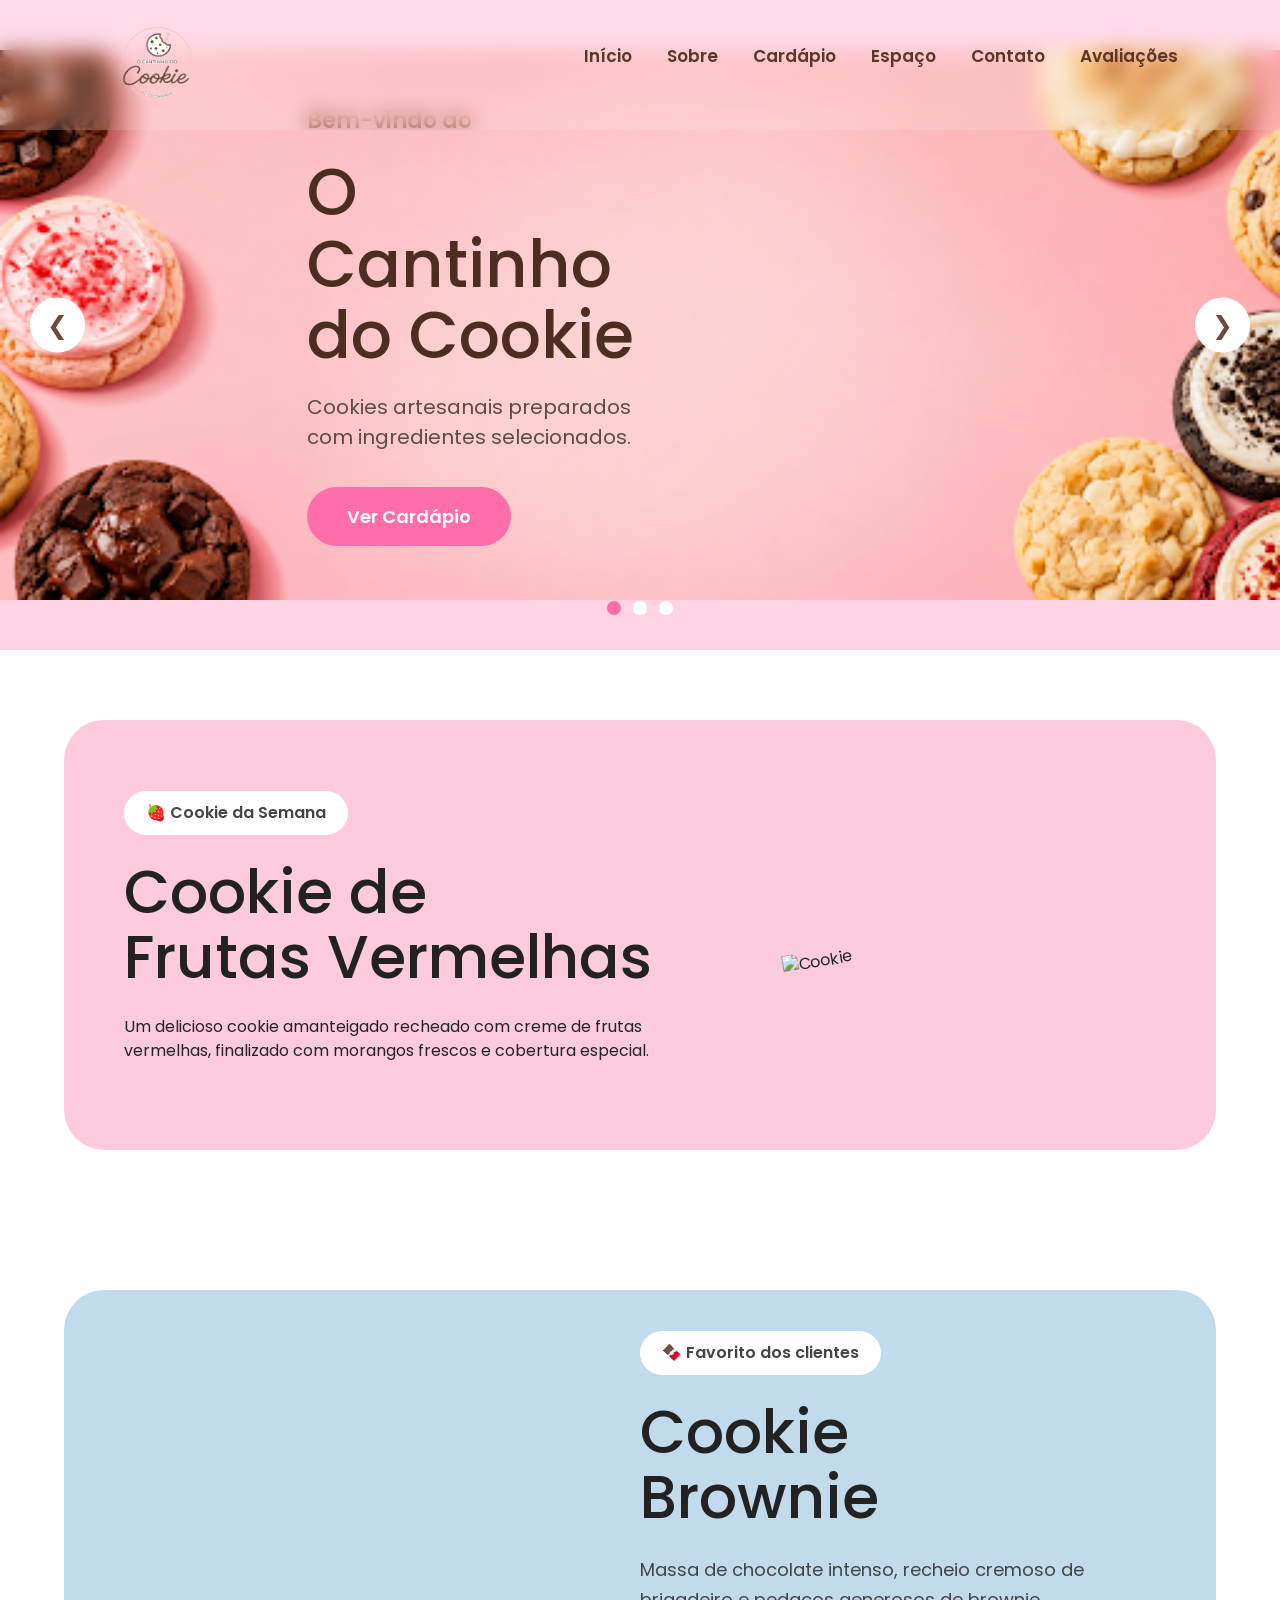
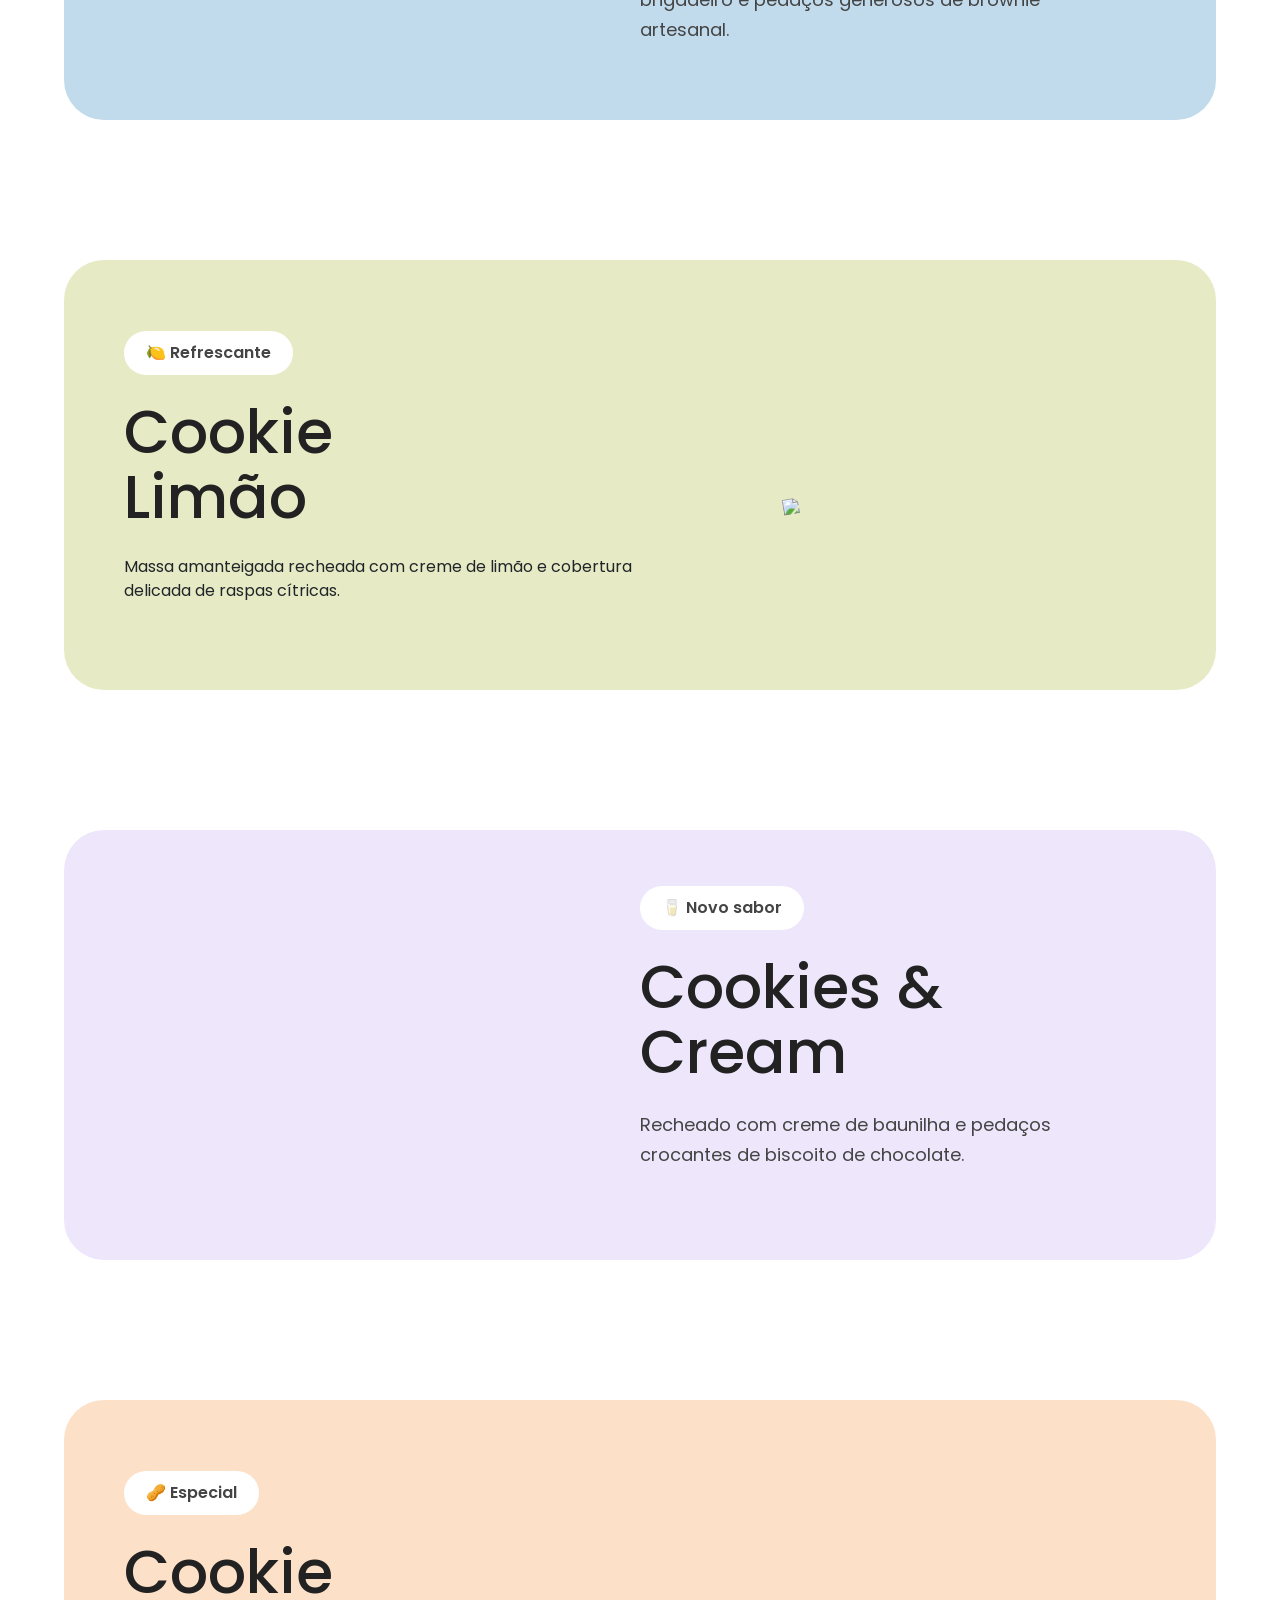
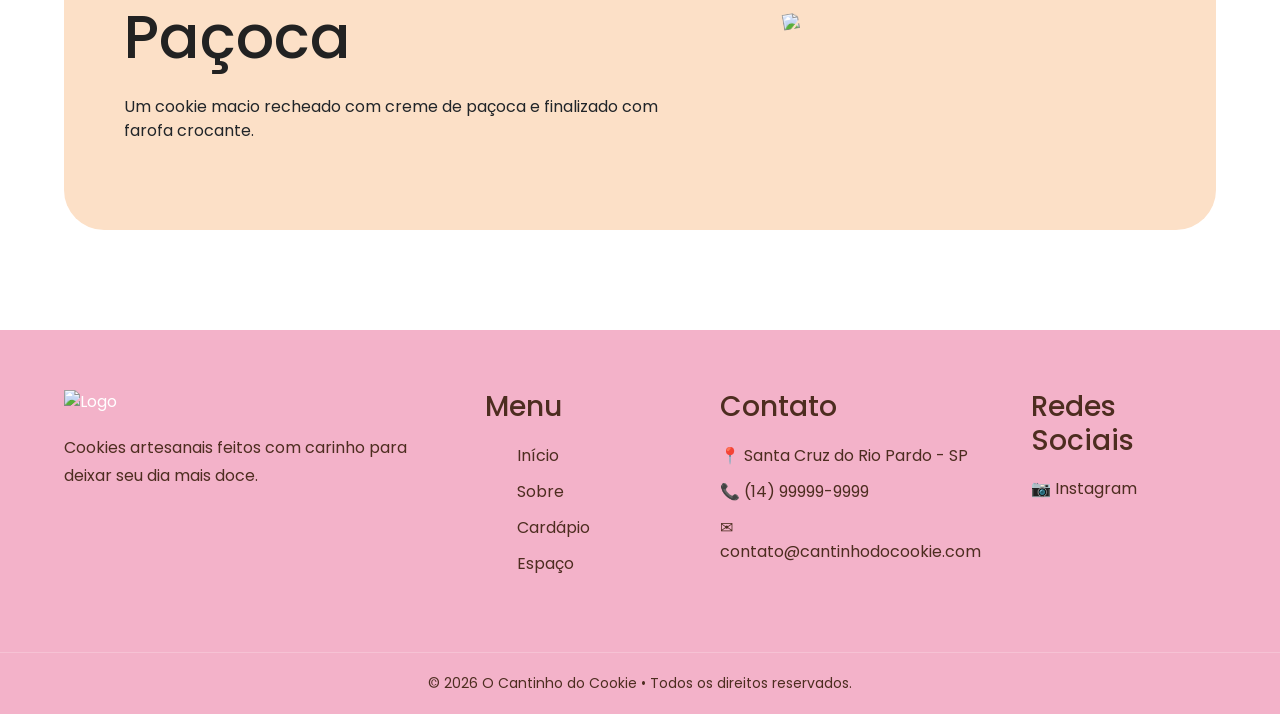
==== index.html @ d0a4d219 "2408b" ====
<!DOCTYPE html>
<html lang="pt-BR">
<head>
    <meta charset="UTF-8">
    <meta name="viewport" content="width=device-width, initial-scale=1.0">
    <title>O Cantinho do Cookie</title>

    <link rel="preconnect" href="https://fonts.googleapis.com">
    <link rel="preconnect" href="https://fonts.gstatic.com" crossorigin>

    <link href="https://fonts.googleapis.com/css2?family=Poppins:wght@300;400;500;600;700;800&display=swap" rel="stylesheet">

    <link rel="stylesheet" href="style.css">
<link href="https://cdn.jsdelivr.net/npm/bootstrap@5.2.3/dist/css/bootstrap.min.css" rel="stylesheet" integrity="sha384-rbsA2VBKQhggwzxH7pPCaAqO46MgnOM80zW1RWuH61DGLwZJEdK2Kadq2F9CUG65" crossorigin="anonymous">
  </head>
<body>

    <!-- ================= HEADER ================= -->




    <header>
    <div class="logo">
        <img src="imagens/logo cantinho do cookie.png" alt="Logo">
    </div>

    <!-- Checkbox e botão para o menu mobile -->
    <input type="checkbox" id="menu-toggle" class="menu-toggle">
    <label for="menu-toggle" class="menu-icon">&#9776;</label>

    <nav>
        <ul>
            <li><a href="cookie.html">Início</a></li>
            <li><a href="Sobrenós.html">Sobre</a></li>
            <li><a href="Cardapio.html">Cardápio</a></li>
            <li><a href="Espaçofilmes.html">Espaço</a></li>
            <li><a href="Contato.html">Contato</a></li>
            <li><a href="Avaliações.html">Avaliações</a></li>
        </ul>
    </nav>
</header>




    <!-- ================= BANNER ================= -->

    <section class="banner">

        <div class="slider">

            <!-- Banner 1 -->

            <div class="slide active" style="background-image: url('imagens/BannerCookie1.png'); background-repeat: no-repeat; background-position: center; background-size: 100%; ">

                <div class="texto" >

                    <span>Bem-vindo ao</span>

                    <h1>O Cantinho do Cookie</h1>

                    <p>
                        Cookies artesanais preparados com ingredientes selecionados.
                    </p>

                    <a href="#" class="botao">
                        Ver Cardápio
                    </a>

                </div>


            </div>

            <!-- Banner 2 -->

            <div class="slide" style="background-image: url('imagens/BannerSodaPromo.png'); background-repeat: no-repeat; background-position: center; background-size: 100%; ">
            </div>



            <!-- Banner 3 -->

            <div class="slide" style="background-image: url('imagens/bannerMilkShake.png'); background-repeat: no-repeat; background-position: center; background-size: 100%; ">


                <div class="texto">

                    <span>Novidade</span>

                    <h1 class="h1_esp">Milkshakes Cremosos</h1>

                    <p class="p-branco">
                        O acompanhamento perfeito para qualquer cookie.
                    </p>

                    <a href="#" class="botao">
                        Conheça
                    </a>

                </div>


            </div>

            

            <!-- Banner 4 -->

             <div class="slide" style="background-image: url(''); background-repeat: no-repeat; background-position: center; background-size: 100%; ">


  

     

            </div>

        </div>

        <!-- Botões -->

        <button class="prev">&#10094;</button>

        <button class="next">&#10095;</button>

        <!-- Bolinhas -->

        <div class="dots">

            <span class="dot active"></span>

            <span class="dot"></span>

            <span class="dot"></span>
            

        </div>

    </section>

<!-- ================= COOKIE DA SEMANA ================= -->

<section class="cookie-card">

    <div class="cookie-box">

        <div class="cookie-texto">

            <span class="tag">🍓 Cookie da Semana</span>

            <h2>Cookie de<br>Frutas Vermelhas</h2>

            <p>
                Um delicioso cookie amanteigado recheado com creme de frutas
                vermelhas, finalizado com morangos frescos e cobertura especial.
            </p>

            </div>

        </div>

    </div>

    <img src="img projeto integrador/Frutas vermelhas.png" class="cookie-img" alt="Cookie">

</section>

<section class="cookie-card">

    <div class="cookie-box amarelo">

        <div class="cookie-texto_esq">

            <span class="tag">🍫 Favorito dos clientes</span>

            <h2>Cookie<br>Brownie</h2>

            <p>
                Massa de chocolate intenso, recheio cremoso de brigadeiro
                e pedaços generosos de brownie artesanal.
            </p>

            </div>

        </div>
    <img src="img projeto integrador/Cookie Brownie.png" class="cookie-img_esq">

    </div>


</section>


<section class="cookie-card">

    <div class="cookie-box verde">

        <div class="cookie-texto">

            <span class="tag">🍋 Refrescante</span>

            <h2>Cookie<br>Limão</h2>

            <p>
                Massa amanteigada recheada com creme de limão e cobertura
                delicada de raspas cítricas.
            </p>

        
            </div>

        </div>

    </div>

    <img src="img projeto integrador/Limão.png" class="cookie-img alt="Cookie">

</section>
<section class="cookie-card">

    <div class="cookie-box azul">

        <div class="cookie-texto_esq">

            <span class="tag">🥛 Novo sabor</span>

            <h2>Cookies &<br>Cream</h2>

            <p>
                Recheado com creme de baunilha e pedaços crocantes de biscoito
                de chocolate.
            </p>

           
            </div>

        </div>

    </div>

    <img src="img projeto integrador/Cookie cream.png" class="cookie-img_esq">
    

</section>
<section class="cookie-card">

    <div class="cookie-box bege">

        <div class="cookie-texto">

            <span class="tag">🥜 Especial</span>

            <h2>Cookie<br>Paçoca</h2>

            <p>
                Um cookie macio recheado com creme de paçoca e finalizado
                com farofa crocante.
            </p>

           
            </div>

        </div>

    </div>

    <img src="img projeto integrador/Paçoca.png" class="cookie-img">

</section>
<!-- ================= FOOTER ================= -->

<footer class="footer">

    <div class="footer-container">

        <div class="footer-logo">

            <img src="img projeto integrador/logo cantinho do cookie.png" alt="Logo">

            <p>
                Cookies artesanais feitos com carinho para deixar seu dia mais doce.
            </p>

        </div>

        <div class="footer-links">

            <h3>Menu</h3>

            <ul>
                <li><a href="cookie.html">Início</a></li>
                <li><a href="Sobrenós.html">Sobre</a></li>
                <li><a href="#cardapio">Cardápio</a></li>
                <li><a href="#espaco">Espaço</a></li>
            </ul>

        </div>

        <div class="footer-contato">

            <h3>Contato</h3>

            <p>📍 Santa Cruz do Rio Pardo - SP</p>

            <p>📞 (14) 99999-9999</p>

            <p>✉ contato@cantinhodocookie.com</p>

        </div>

        <div class="footer-redes">

            <h3>Redes Sociais</h3>

            <a href="#">📷 Instagram</a>



        </div>

    </div>

    <div class="footer-copy">

        © 2026 O Cantinho do Cookie • Todos os direitos reservados.

    </div>

</footer>

    <script src="Script.js"></script>

 <script src="https://cdn.jsdelivr.net/npm/bootstrap@5.2.3/dist/js/bootstrap.bundle.min.js" integrity="sha384-kenU1KFdBIe4zVF0s0G1M5b4hcpxyD9F7jL+jjXkk+Q2h455rYXK/7HAuoJl+0I4" crossorigin="anonymous"></script>
  </body>
</html>
---- style.css ----
/* ==========================
   RESET
========================== */

*{
    margin:0;
    padding:0;
    box-sizing:border-box;
    font-family:'Poppins',sans-serif;
}

html{
    scroll-behavior:smooth;
}

body{
    overflow-x:hidden;
}

/* ==========================
   HEADER
========================== */

header{
    position:fixed;
    top:0;
    left:0;
    width:100%;
    padding:10px 8%;
    display:flex;
    justify-content:space-between;
    align-items:center;
    z-index:1000;
    background:rgba(255,255,255,.15);
    backdrop-filter:blur(10px);
}

.logo img{
    width: 110px;
}

nav ul{
    display:flex;
    list-style:none;
    gap:35px;
}

nav a{
    text-decoration:none;
    color:#5a3726;
    font-size:17px;
    font-weight:600;
    transition:.3s;
}

nav a:hover{
    color:#ff6ea9;
}

/* ==========================
   BANNER
========================== */

.banner{
    width:100%;
    height:650px;
    overflow:hidden;
    position:relative;
}

.slider{
    display:flex;
    width:300%;
    height:100%;
}

/* ==========================
   SLIDES
========================== */

.slide{
    width:100vw;
    height:650px;
    display:flex;
    align-items:center;
    justify-content:space-between;
    padding:0 8%;
    flex-shrink:0;
}

/* Banner 1 */

.slide:nth-child(1){
    background:#ffd4e5;
}

/* Banner 2 */

.slide:nth-child(2){
    background:#ffe9bf;
}

/* Banner 3 */

.slide:nth-child(3){
    background:#d8b08c;
}

/* ==========================
   TEXTO
========================== */

.texto{
    width:50%;
}

.texto span{
    color:#8a4d30;
    font-size:22px;
    font-weight:600;
}

.texto h1{
    font-size:65px;
    color:#4d2d20;
    margin:20px 0;
    line-height:1.1;
}

.texto .h1_esp{
    font-size:65px;
    color:#f5f3f3;
    margin:20px 0;
    line-height:1.1;
}

.texto p{
    color:#5e4b44;
    font-size:20px;
    margin-bottom:35px;
}
.texto .p-branco{
    color:#ffffff;
}
.botao{
    display:inline-block;
    background:#ff6ea9;
    color:white;
    text-decoration:none;
    padding:16px 40px;
    border-radius:40px;
    font-size:18px;
    font-weight:600;
    transition:.3s;
}

.botao:hover{
    background:#ff4f95;
    transform:translateY(-4px);
}

/* ==========================
   IMAGEM
========================== */

.imagem{
    width:45%;
    display:flex;
    justify-content:center;

}

.imagem img{
    width:520px;
    max-width:100%;
  
}

.ana{
     background-image: url('cookieBanner.png');
}

/* ==========================
   SETAS
========================== */

.prev,
.next{
    position:absolute;
    top:50%;
    transform:translateY(-50%);
    width:55px;
    height:55px;
    border:none;
    border-radius:50%;
    background:white;
    cursor:pointer;
    font-size:25px;
    color:#6d4b3c;
    transition:.3s;
}

.prev:hover,
.next:hover{
    background:#ff6ea9;
    color:white;
}

.prev{
    left:30px;
}

.next{
    right:30px;
}

/* ==========================
   DOTS
========================== */

.dots{
    position:absolute;
    bottom:35px;
    left:50%;
    transform:translateX(-50%);
    display:flex;
    gap:12px;
}

.dot{
    width:14px;
    height:14px;
    border-radius:50%;
    background:white;
}

.dot.active{
    background:#ff6ea9;
}

/* ==========================
   RESPONSIVO
========================== */

@media(max-width:900px){

    header{
        padding:20px;
    }

    .slide{
        flex-direction:column;
        justify-content:center;
        text-align:center;
    }

    .texto,
    .imagem{
        width:100%;
    }

    .texto h1{
        font-size:45px;
    }

    .imagem img{
        width:320px;
        margin-top:40px;
    }

    nav ul{
        gap:18px;
    }

}
/* ====== COOKIE CARD ====== */

.cookie-card{
    width:100%;
    padding:70px 0;
    display:flex;
    justify-content:center;
    position:relative;
}

/* Cores diferentes para cada card */

.cookie-card:nth-child(2) .cookie-box{
    background:#F8AFC2;
}

.cookie-card:nth-child(3) .cookie-box{
    background:#fecadd;
}

.cookie-card:nth-child(4) .cookie-box{
    background:#c1dbec;
}

.cookie-card:nth-child(5) .cookie-box{
    background:#e6ebc6;
}

.cookie-card:nth-child(6) .cookie-box{
    background:#eee7fc;
}

.cookie-card:nth-child(7) .cookie-box{
    background:#fce0c7;
}
.cookie-card:last-of-type{
    padding-bottom:20px;
}
.cookie-box{
    width:90%;
    height:430px;
    border-radius:40px;
    padding:60px;
    display:flex;
    justify-content:space-between;
    align-items:center;
    
}
.cookie-texto{
    width:55%;
    z-index:2;

}

.cookie-texto_esq{
    width:55%;
    z-index:2;
    margin-left: 50%;
}

.tag{
    display:inline-block;
    background:white;
    color:#444;
    padding:10px 22px;
    border-radius:30px;
    font-weight:600;
    margin-bottom:25px;
}

.cookie-texto h2{
    font-size:60px;
    line-height:65px;
    color:#222;
    margin-bottom:25px;
}
.cookie-texto_esq h2{
    font-size:60px;
    line-height:65px;
     color:#222;
    margin-bottom:25px;
}
.cookie-texto_esq p{
    width:90%;
    font-size:18px;
    line-height:30px;
    color:#444;
    margin-bottom:35px;
}

.botoes{
    display:flex;
    gap:20px;
}

.btn-claro{
    background:white;
    color:#222;
    text-decoration:none;
    padding:18px 35px;
    border-radius:40px;
    font-weight:600;
}

.btn-rosa{
    background:#222;
    color:white;
    text-decoration:none;
    padding:18px 35px;
    border-radius:40px;
    font-weight:600;
}

.cookie-img{
    position:absolute;
    right:120px;
    top:50%;
    transform:translateY(-50%) rotate(-10deg);
    width:380px;
    height:auto;
    z-index:1;
}

.cookie-img_esq{
    position:absolute;
    right:1000px;
    top:50%;
    transform:translateY(-50%) rotate(-10deg);
    width:380px;
    height:auto;
    z-index:1;
}

.amarelo{
    background:#FFE08A;
}

.verde{
    background:#BDECB6;
}

.azul{
    background:#BFDFFF;
}

.bege{
    background:#F7D8A8;
}

.rosa{
    background:#F8B5C8;
}

.esquerda{
    left:-40px;
    right:auto;
    transform:translateY(-50%) rotate(10deg);
}
/* ==========================
   FOOTER
========================== */

.footer{
    background:#f3b2c9;
    color:white;
    margin-top:80px;
}

.footer-container{
    width:90%;
    margin:auto;
    padding:60px 0;
    display:grid;
    grid-template-columns:2fr 1fr 1fr 1fr;
    gap:50px;
}

.footer-logo img{
    width:140px;
    margin-bottom:20px;
}

.footer-logo p{
    color:#4d2d20;
    line-height:28px;
}

.footer h3{
    margin-bottom:20px;
    color:#4d2d20;
}

.footer ul{
    list-style:none;
}

.footer ul li{
    margin-bottom:12px;
}

.footer a{
    color:#4d2d20;
    text-decoration:none;
    display:block;
    margin-bottom:12px;
    transition:.3s;
}

.footer a:hover{
    color:#fe85c0;
}

.footer-contato p{
    margin-bottom:12px;
    color:#4d2d20;
}

.footer-copy{
    border-top:1px solid rgba(255,255,255,.2);
    text-align:center;
    padding:20px;
    color:#4d2d20;
    font-size:14px;
}

/* Responsivo */

@media(max-width:900px){

    .footer-container{
        grid-template-columns:1fr;
        text-align:center;
    }

    .footer-logo img{
        margin:auto;
        margin-bottom:20px;
    }

}

/* Oculta os botões do mobile na tela grande */
.menu-toggle, .menu-icon {
    display: none;
}

/* --- RESPONSIVIDADE (Telas de até 768px) --- */
@media (max-width: 768px) {
    .menu-icon {
        display: block;
        font-size: 28px;
        cursor: pointer;
        user-select: none;
    }

    nav {
        display: none; /* Esconde o menu no mobile */
        position: absolute;
        top: 100%;
        left: 0;
        width: 100%;
        background-color: #fff;
        box-shadow: 0 4px 6px rgba(0,0,0,0.1);
    }

    nav ul {
        flex-direction: column;
        padding: 20px;
        gap: 15px;
        text-align: center;
    }

    /* Mostra o menu quando o ícone for clicado */
    .menu-toggle:checked ~ nav {
        display: block;
    }

    /* Garante alinhamento do header no celular */
    header {
        position: relative;
    }
}
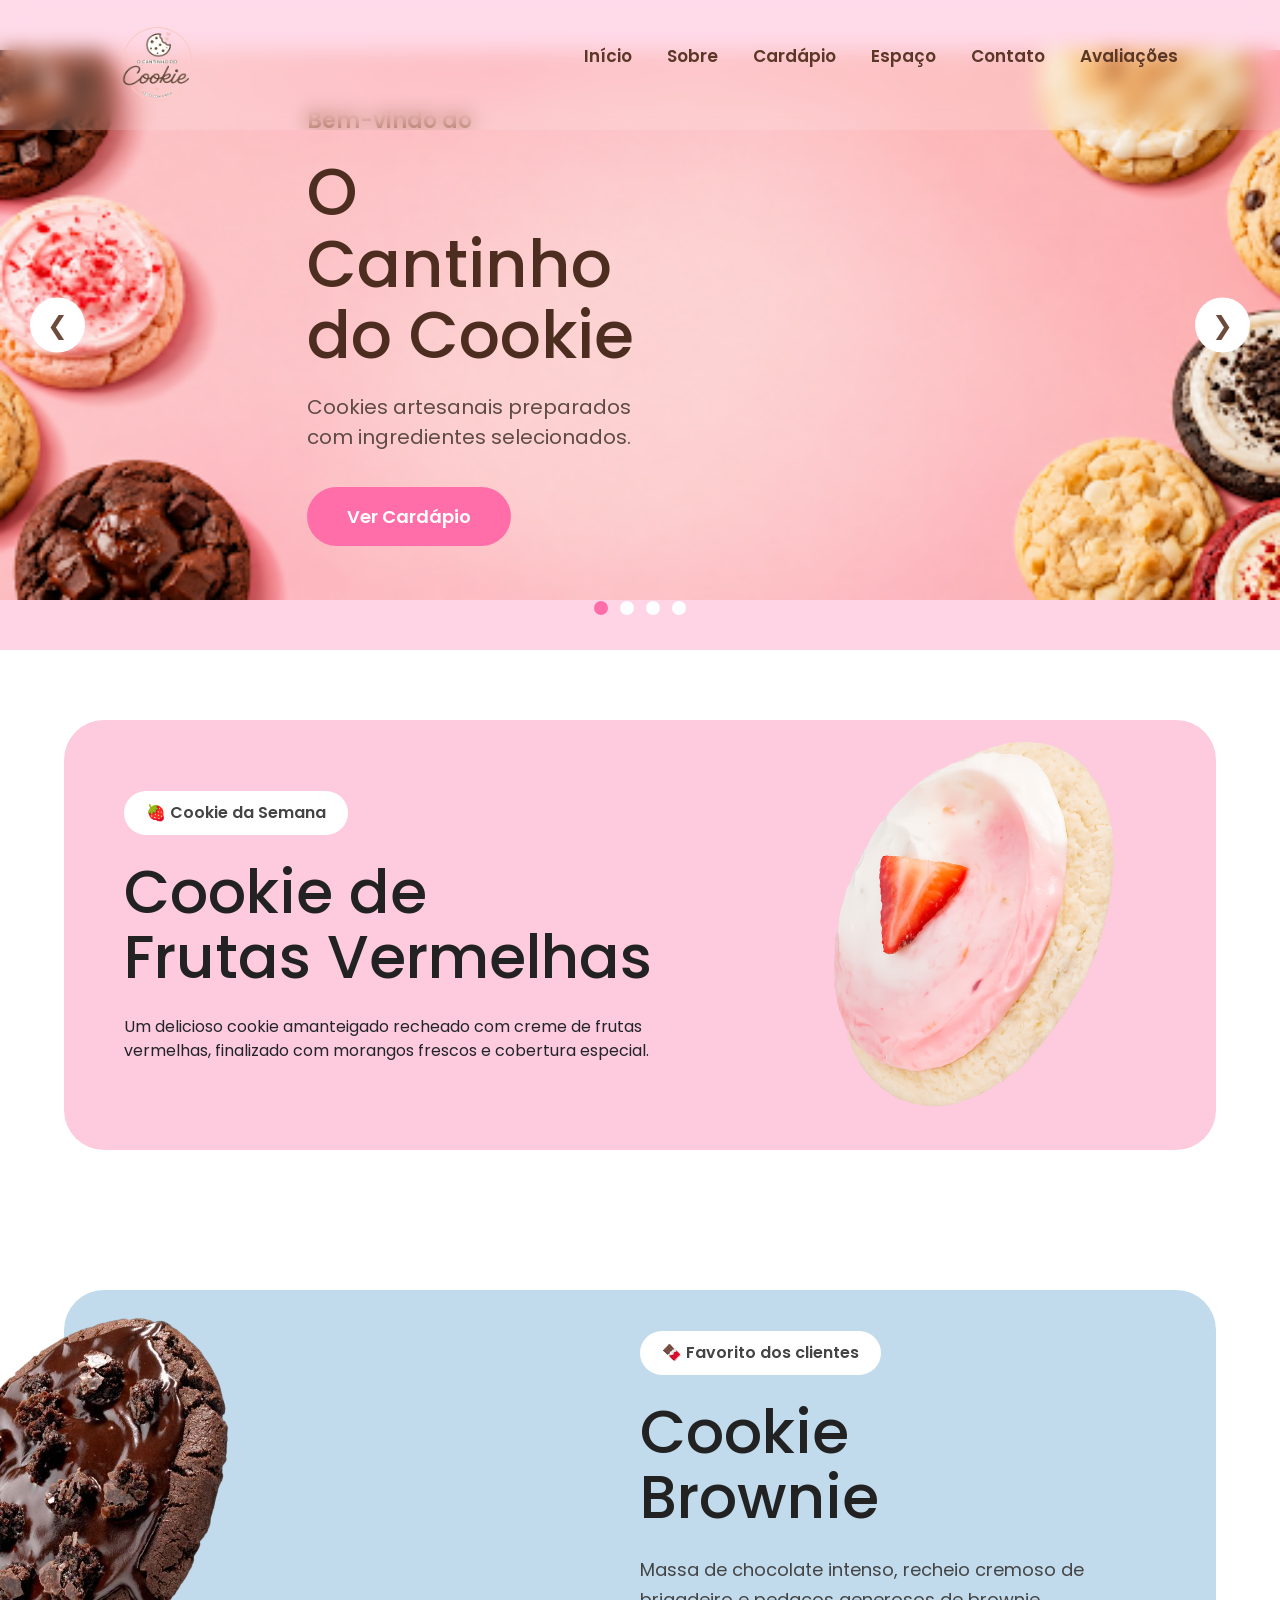
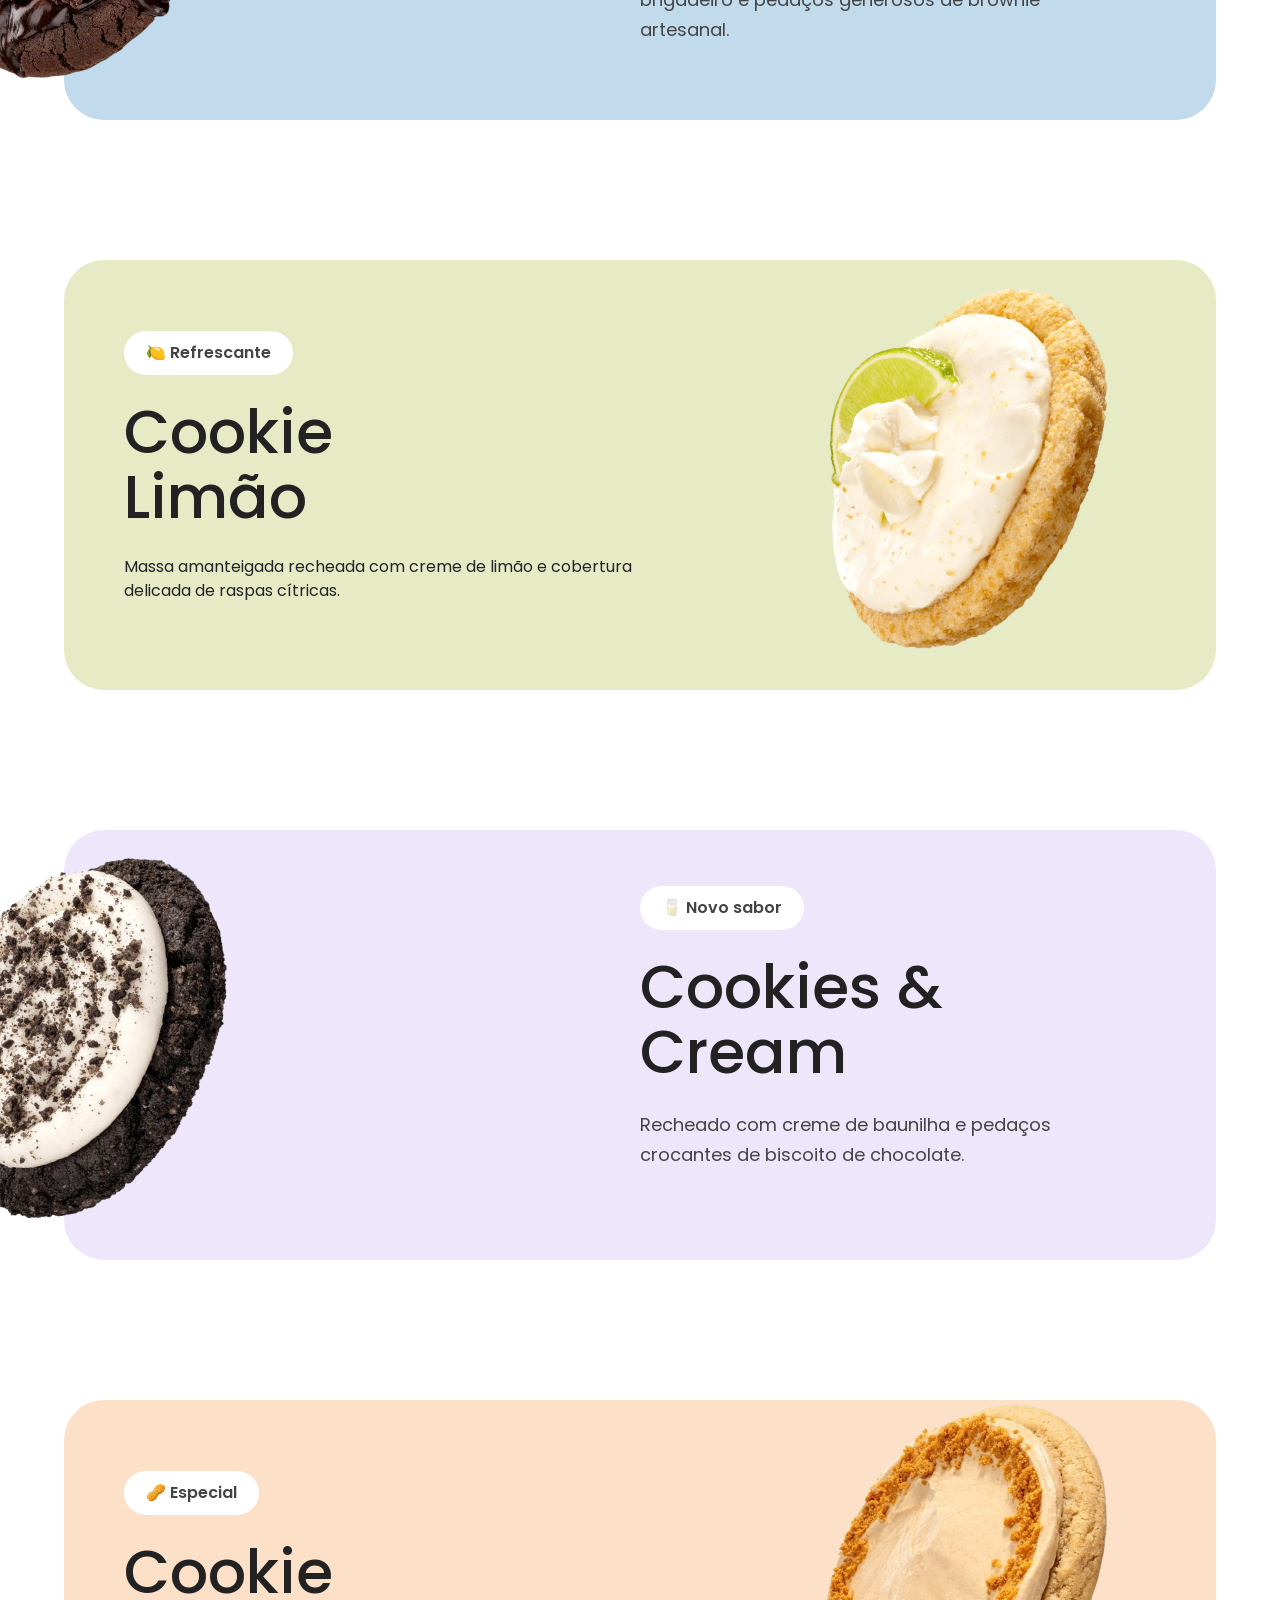
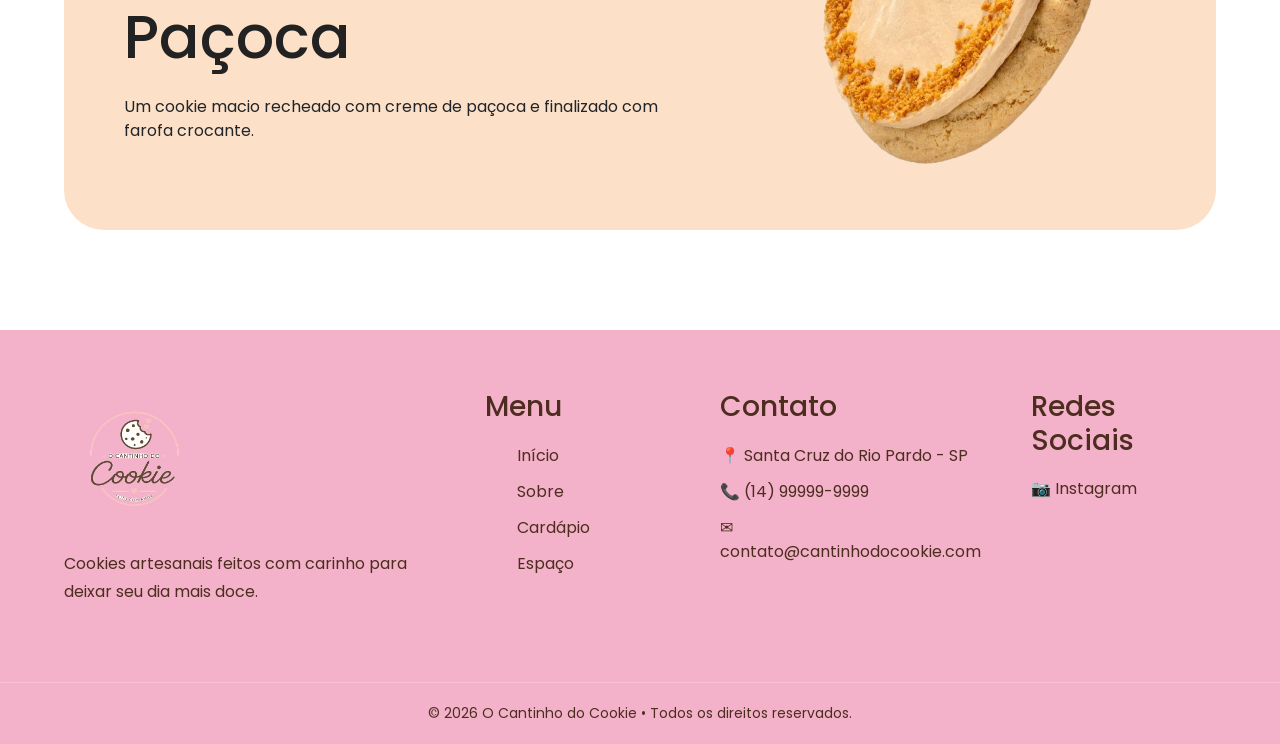
==== commit 47325f52: "2408e" ====
--- a/index.html
+++ b/index.html
@@ -75,7 +75,7 @@
 
             <!-- Banner 2 -->
 
-            <div class="slide" style="background-image: url('imagens/BannerSodaPromo.png'); background-repeat: no-repeat; background-position: center; background-size: 100%; ">
+            <div class="slide" style="background-image: url('imagens/Bannersodapromocional.png'); background-repeat: no-repeat; background-position: center; background-size: 100%; ">
             </div>
 
 
@@ -108,7 +108,7 @@
 
             <!-- Banner 4 -->
 
-             <div class="slide" style="background-image: url(''); background-repeat: no-repeat; background-position: center; background-size: 100%; ">
+             <div class="slide" style="background-image: url('imagens/Bannercookiepromocional.png'); background-repeat: no-repeat; background-position: center; background-size: 100%; ">
 
 
   
@@ -134,6 +134,8 @@
             <span class="dot"></span>
 
             <span class="dot"></span>
+
+             <span class="dot"></span>
             
 
         </div>
@@ -163,7 +165,7 @@
 
     </div>
 
-    <img src="img projeto integrador/Frutas vermelhas.png" class="cookie-img" alt="Cookie">
+    <img src="imagens/Frutas vermelhas.png" class="cookie-img" alt="Cookie">
 
 </section>
 
@@ -185,7 +187,7 @@
             </div>
 
         </div>
-    <img src="img projeto integrador/Cookie Brownie.png" class="cookie-img_esq">
+    <img src="imagens/Cookie Brownie.png" class="cookie-img_esq">
 
     </div>
 
@@ -215,7 +217,7 @@
 
     </div>
 
-    <img src="img projeto integrador/Limão.png" class="cookie-img alt="Cookie">
+    <img src="imagens/Limão.png" class="cookie-img alt="Cookie">
 
 </section>
 <section class="cookie-card">
@@ -240,7 +242,7 @@
 
     </div>
 
-    <img src="img projeto integrador/Cookie cream.png" class="cookie-img_esq">
+    <img src="imagens/Cookie cream.png" class="cookie-img_esq">
     
 
 </section>
@@ -266,7 +268,7 @@
 
     </div>
 
-    <img src="img projeto integrador/Paçoca.png" class="cookie-img">
+    <img src="imagens/Paçoca.png" class="cookie-img">
 
 </section>
 <!-- ================= FOOTER ================= -->
@@ -277,7 +279,7 @@
 
         <div class="footer-logo">
 
-            <img src="img projeto integrador/logo cantinho do cookie.png" alt="Logo">
+            <img src="imagens/logo cantinho do cookie.png" alt="Logo">
 
             <p>
                 Cookies artesanais feitos com carinho para deixar seu dia mais doce.
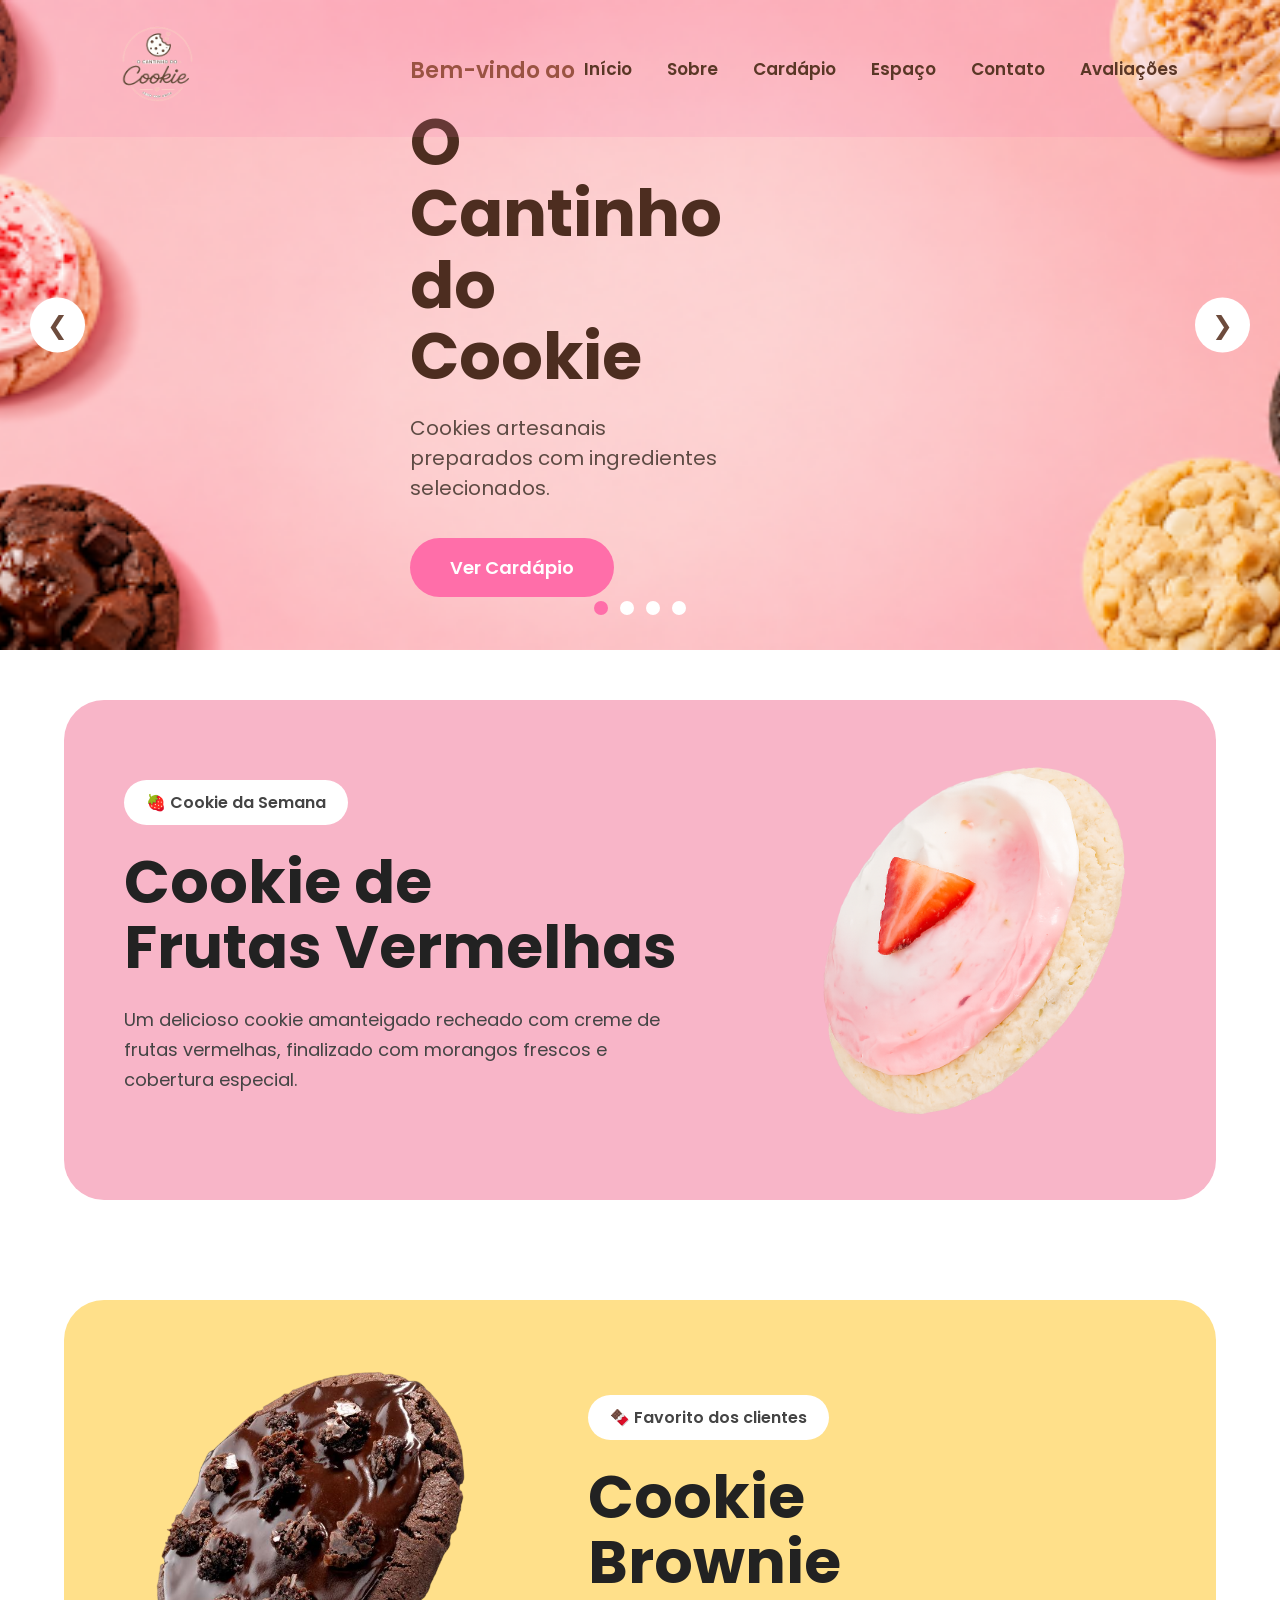
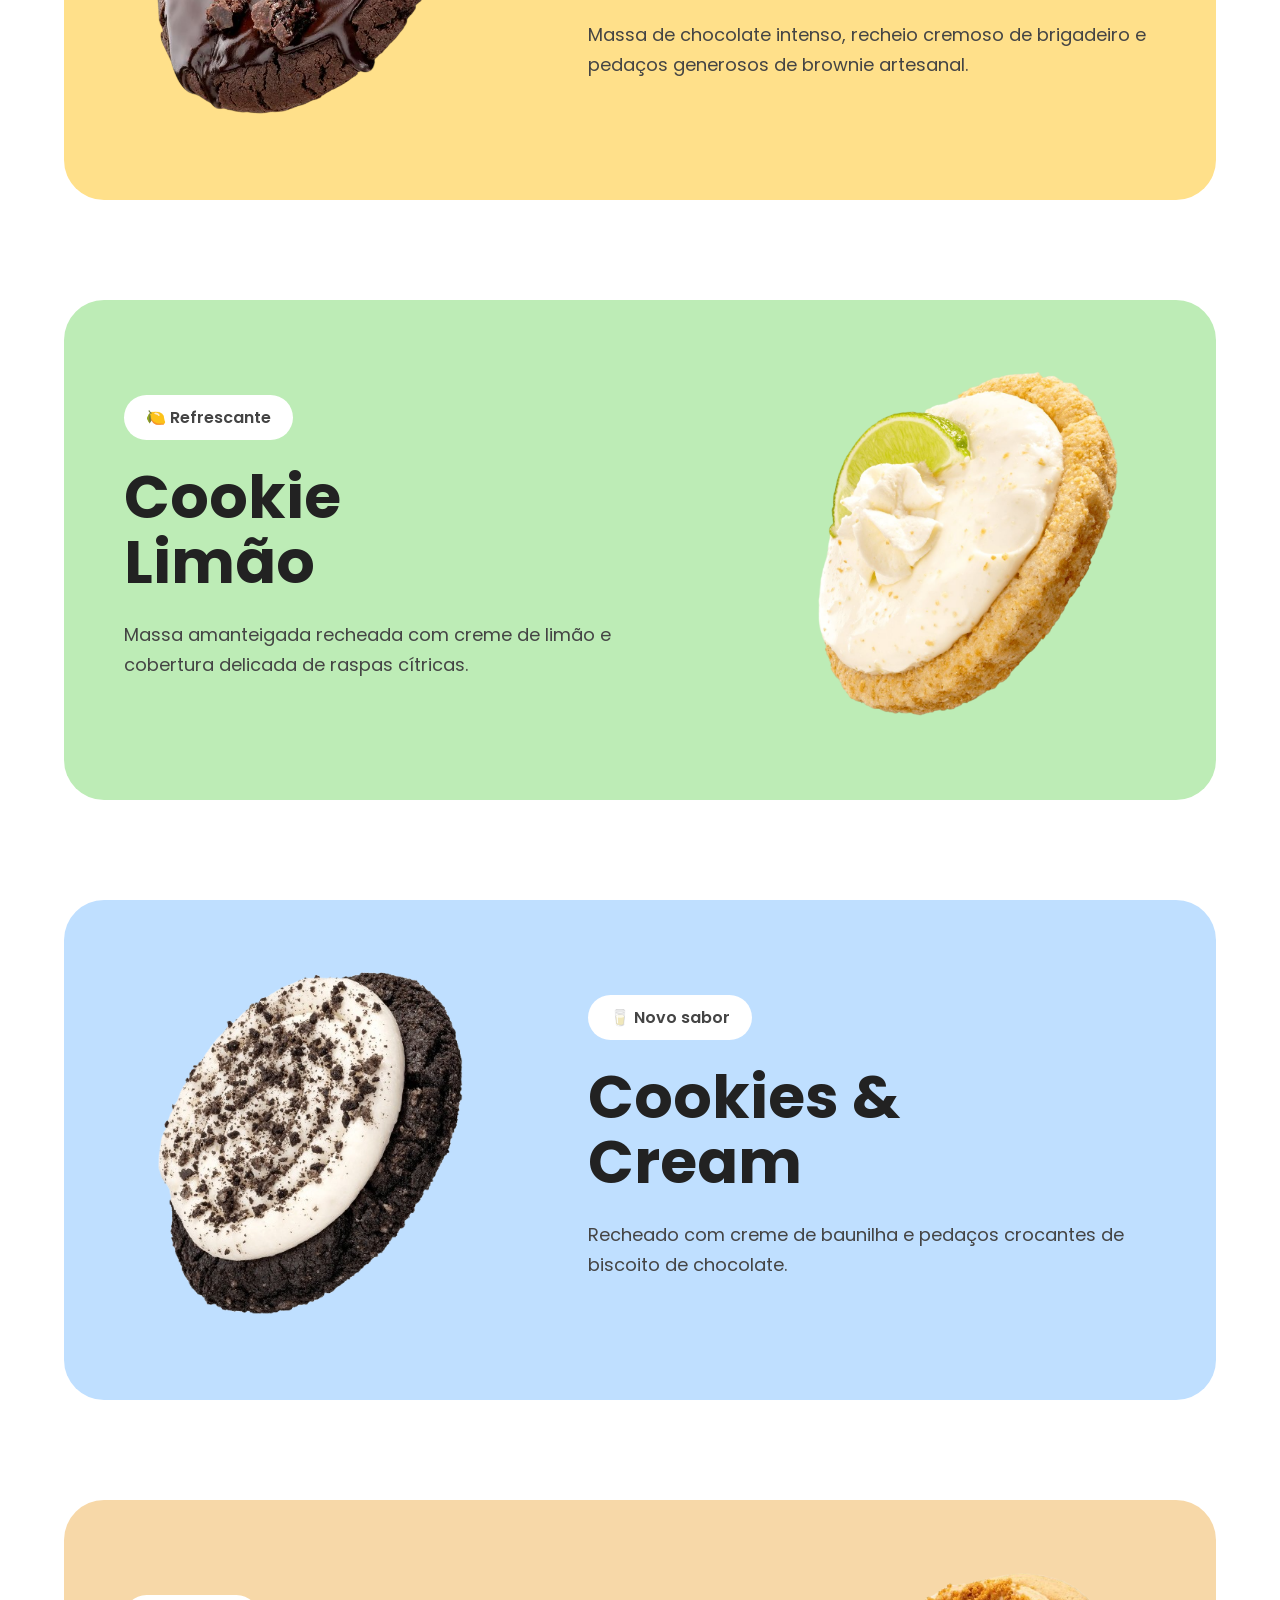
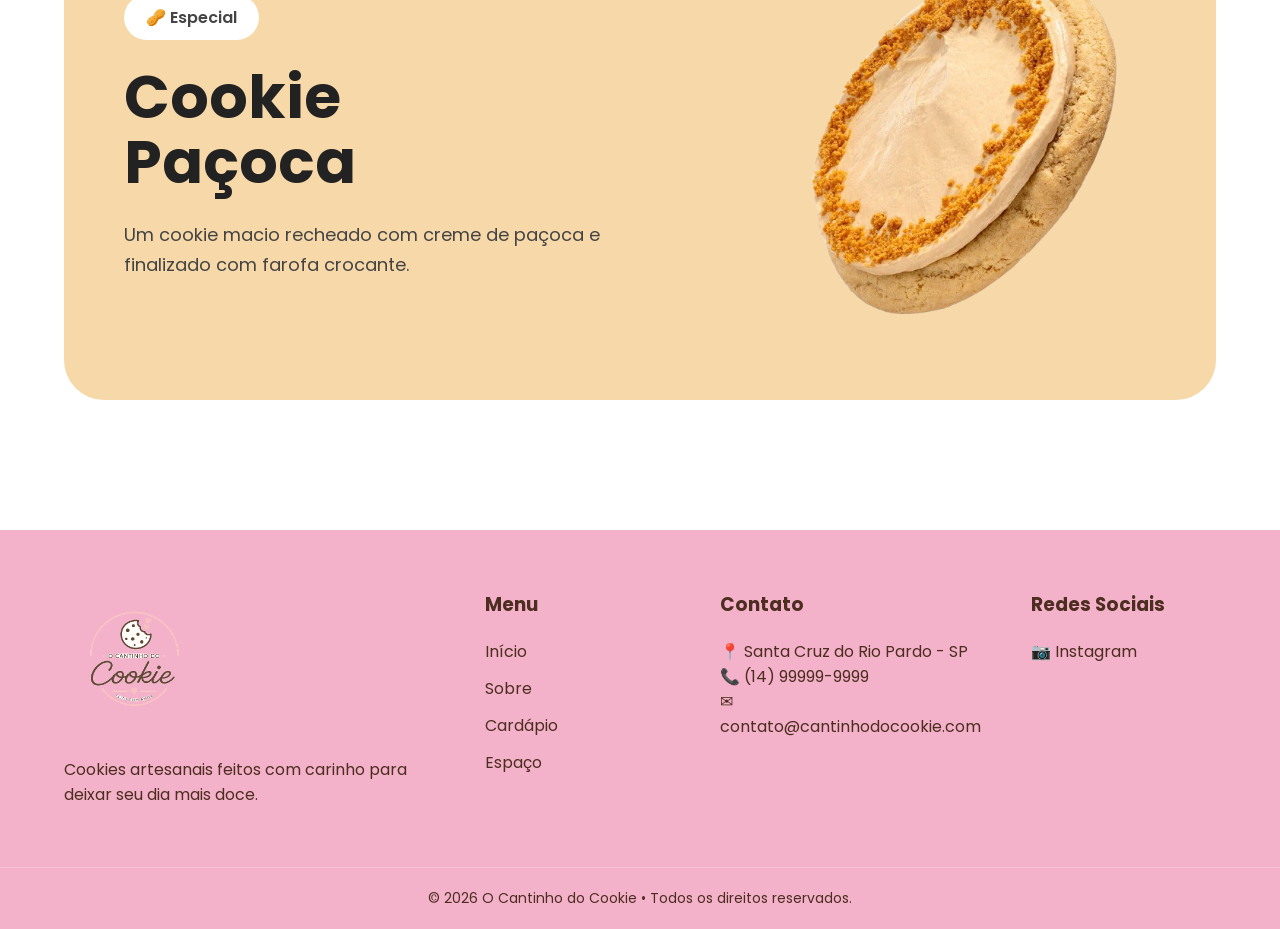
==== commit 7f40b469: "2408a" ====
--- a/index.html
+++ b/index.html
@@ -1,5 +1,6 @@
 <!DOCTYPE html>
 <html lang="pt-BR">
+
 <head>
     <meta charset="UTF-8">
     <meta name="viewport" content="width=device-width, initial-scale=1.0">
@@ -7,333 +8,187 @@
 
     <link rel="preconnect" href="https://fonts.googleapis.com">
     <link rel="preconnect" href="https://fonts.gstatic.com" crossorigin>
-
-    <link href="https://fonts.googleapis.com/css2?family=Poppins:wght@300;400;500;600;700;800&display=swap" rel="stylesheet">
+    <link href="https://fonts.googleapis.com/css2?family=Poppins:wght@300;400;500;600;700;800&display=swap"
+        rel="stylesheet">
 
     <link rel="stylesheet" href="style.css">
-<link href="https://cdn.jsdelivr.net/npm/bootstrap@5.2.3/dist/css/bootstrap.min.css" rel="stylesheet" integrity="sha384-rbsA2VBKQhggwzxH7pPCaAqO46MgnOM80zW1RWuH61DGLwZJEdK2Kadq2F9CUG65" crossorigin="anonymous">
-  </head>
+</head>
+
 <body>
 
     <!-- ================= HEADER ================= -->
+    <header>
+        <div class="logo">
+            <img src="imagens/logo cantinho do cookie.png" alt="O Cantinho do Cookie">
+        </div>
 
+        <input type="checkbox" id="menu-toggle" class="menu-toggle">
+        <label for="menu-toggle" class="menu-icon">&#9776;</label>
 
-
-
-    <header>
-    <div class="logo">
-        <img src="imagens/logo cantinho do cookie.png" alt="Logo">
-    </div>
-
-    <!-- Checkbox e botão para o menu mobile -->
-    <input type="checkbox" id="menu-toggle" class="menu-toggle">
-    <label for="menu-toggle" class="menu-icon">&#9776;</label>
-
-    <nav>
-        <ul>
-            <li><a href="cookie.html">Início</a></li>
-            <li><a href="Sobrenós.html">Sobre</a></li>
-            <li><a href="Cardapio.html">Cardápio</a></li>
-            <li><a href="Espaçofilmes.html">Espaço</a></li>
-            <li><a href="Contato.html">Contato</a></li>
-            <li><a href="Avaliações.html">Avaliações</a></li>
-        </ul>
-    </nav>
-</header>
-
-
-
+        <nav>
+            <ul>
+                <li><a href="index.html">Início</a></li>
+                <li><a href="Sobrenós.html">Sobre</a></li>
+                <li><a href="Cardapio.html">Cardápio</a></li>
+                <li><a href="Espaçofilmes.html">Espaço</a></li>
+                <li><a href="Contato.html">Contato</a></li>
+                <li><a href="Avaliações.html">Avaliações</a></li>
+            </ul>
+        </nav>
+    </header>
 
     <!-- ================= BANNER ================= -->
-
     <section class="banner">
-
         <div class="slider">
 
             <!-- Banner 1 -->
-
-            <div class="slide active" style="background-image: url('imagens/BannerCookie1.png'); background-repeat: no-repeat; background-position: center; background-size: 100%; ">
-
-                <div class="texto" >
-
+            <div class="slide active"
+                style="background-image: url('imagens/BannerCookie1.png'); background-repeat: no-repeat; background-position: center; background-size: cover;">
+                <div class="texto">
                     <span>Bem-vindo ao</span>
-
                     <h1>O Cantinho do Cookie</h1>
-
-                    <p>
-                        Cookies artesanais preparados com ingredientes selecionados.
-                    </p>
-
-                    <a href="#" class="botao">
-                        Ver Cardápio
-                    </a>
-
+                    <p>Cookies artesanais preparados com ingredientes selecionados.</p>
+                    <a href="Cardapio.html" class="botao">Ver Cardápio</a>
                 </div>
-
-
             </div>
 
             <!-- Banner 2 -->
-
-            <div class="slide" style="background-image: url('imagens/Bannersodapromocional.png'); background-repeat: no-repeat; background-position: center; background-size: 100%; ">
+            <div class="slide"
+                style="background-image: url('imagens/Bannersodapromocional.png'); background-repeat: no-repeat; background-position: center; background-size: cover;">
             </div>
 
-
-
             <!-- Banner 3 -->
-
-            <div class="slide" style="background-image: url('imagens/bannerMilkShake.png'); background-repeat: no-repeat; background-position: center; background-size: 100%; ">
-
-
+            <div class="slide"
+                style="background-image: url('imagens/bannerMilkShake.png'); background-repeat: no-repeat; background-position: center; background-size: cover;">
                 <div class="texto">
-
                     <span>Novidade</span>
-
                     <h1 class="h1_esp">Milkshakes Cremosos</h1>
-
-                    <p class="p-branco">
-                        O acompanhamento perfeito para qualquer cookie.
-                    </p>
-
-                    <a href="#" class="botao">
-                        Conheça
-                    </a>
-
+                    <p class="p-branco">O acompanhamento perfeito para qualquer cookie.</p>
+                    <a href="Cardapio.html" class="botao">Conheça</a>
                 </div>
-
-
             </div>
 
-            
-
             <!-- Banner 4 -->
-
-             <div class="slide" style="background-image: url('imagens/Bannercookiepromocional.png'); background-repeat: no-repeat; background-position: center; background-size: 100%; ">
-
-
-  
-
-     
-
+            <div class="slide"
+                style="background-image: url('imagens/Bannercookiepromocional.png'); background-repeat: no-repeat; background-position: center; background-size: cover;">
             </div>
 
         </div>
 
-        <!-- Botões -->
+        <!-- Controles -->
+        <button class="prev" aria-label="Anterior">&#10094;</button>
+        <button class="next" aria-label="Próximo">&#10095;</button>
 
-        <button class="prev">&#10094;</button>
+        <!-- Indicadores -->
+        <div class="dots">
+            <span class="dot active"></span>
+            <span class="dot"></span>
+            <span class="dot"></span>
+            <span class="dot"></span>
+        </div>
+    </section>
 
-        <button class="next">&#10095;</button>
+    <!-- ================= COOKIES DA SEMANA ================= -->
 
-        <!-- Bolinhas -->
+    <!-- Card 1 (Direita) -->
+    <section class="cookie-card">
+        <div class="cookie-box rosa">
+            <div class="cookie-texto">
+                <span class="tag">🍓 Cookie da Semana</span>
+                <h2>Cookie de<br>Frutas Vermelhas</h2>
+                <p>Um delicioso cookie amanteigado recheado com creme de frutas vermelhas, finalizado com morangos
+                    frescos e cobertura especial.</p>
+            </div>
+            <img src="imagens/Frutas vermelhas.png" class="cookie-img" alt="Cookie de Frutas Vermelhas">
+        </div>
+    </section>
 
-        <div class="dots">
+    <!-- Card 2 (Invertido / Esquerda) -->
+    <section class="cookie-card reverse">
+        <div class="cookie-box amarelo">
+            <div class="cookie-texto">
+                <span class="tag">🍫 Favorito dos clientes</span>
+                <h2>Cookie<br>Brownie</h2>
+                <p>Massa de chocolate intenso, recheio cremoso de brigadeiro e pedaços generosos de brownie artesanal.
+                </p>
+            </div>
+            <img src="imagens/Cookie Brownie.png" class="cookie-img" alt="Cookie Brownie">
+        </div>
+    </section>
 
-            <span class="dot active"></span>
+    <!-- Card 3 (Direita) -->
+    <section class="cookie-card">
+        <div class="cookie-box verde">
+            <div class="cookie-texto">
+                <span class="tag">🍋 Refrescante</span>
+                <h2>Cookie<br>Limão</h2>
+                <p>Massa amanteigada recheada com creme de limão e cobertura delicada de raspas cítricas.</p>
+            </div>
+            <img src="imagens/Limão.png" class="cookie-img" alt="Cookie de Limão">
+        </div>
+    </section>
 
-            <span class="dot"></span>
+    <!-- Card 4 (Invertido / Esquerda) -->
+    <section class="cookie-card reverse">
+        <div class="cookie-box azul">
+            <div class="cookie-texto">
+                <span class="tag">🥛 Novo sabor</span>
+                <h2>Cookies &<br>Cream</h2>
+                <p>Recheado com creme de baunilha e pedaços crocantes de biscoito de chocolate.</p>
+            </div>
+            <img src="imagens/Cookie cream.png" class="cookie-img" alt="Cookies and Cream">
+        </div>
+    </section>
 
-            <span class="dot"></span>
+    <!-- Card 5 (Direita) -->
+    <section class="cookie-card">
+        <div class="cookie-box bege">
+            <div class="cookie-texto">
+                <span class="tag">🥜 Especial</span>
+                <h2>Cookie<br>Paçoca</h2>
+                <p>Um cookie macio recheado com creme de paçoca e finalizado com farofa crocante.</p>
+            </div>
+            <img src="imagens/Paçoca.png" class="cookie-img" alt="Cookie de Paçoca">
+        </div>
+    </section>
 
-             <span class="dot"></span>
-            
+    <!-- ================= FOOTER ================= -->
+    <footer class="footer">
+        <div class="footer-container">
+            <div class="footer-logo">
+                <img src="imagens/logo cantinho do cookie.png" alt="O Cantinho do Cookie Logo">
+                <p>Cookies artesanais feitos com carinho para deixar seu dia mais doce.</p>
+            </div>
 
+            <div class="footer-links">
+                <h3>Menu</h3>
+                <ul>
+                    <li><a href="cookie.html">Início</a></li>
+                    <li><a href="Sobrenós.html">Sobre</a></li>
+                    <li><a href="Cardapio.html">Cardápio</a></li>
+                    <li><a href="Espaçofilmes.html">Espaço</a></li>
+                </ul>
+            </div>
+
+            <div class="footer-contato">
+                <h3>Contato</h3>
+                <p>📍 Santa Cruz do Rio Pardo - SP</p>
+                <p>📞 (14) 99999-9999</p>
+                <p>✉ contato@cantinhodocookie.com</p>
+            </div>
+
+            <div class="footer-redes">
+                <h3>Redes Sociais</h3>
+                <a href="#">📷 Instagram</a>
+            </div>
         </div>
 
-    </section>
-
-<!-- ================= COOKIE DA SEMANA ================= -->
-
-<section class="cookie-card">
-
-    <div class="cookie-box">
-
-        <div class="cookie-texto">
-
-            <span class="tag">🍓 Cookie da Semana</span>
-
-            <h2>Cookie de<br>Frutas Vermelhas</h2>
-
-            <p>
-                Um delicioso cookie amanteigado recheado com creme de frutas
-                vermelhas, finalizado com morangos frescos e cobertura especial.
-            </p>
-
-            </div>
-
+        <div class="footer-copy">
+            © 2026 O Cantinho do Cookie • Todos os direitos reservados.
         </div>
-
-    </div>
-
-    <img src="imagens/Frutas vermelhas.png" class="cookie-img" alt="Cookie">
-
-</section>
-
-<section class="cookie-card">
-
-    <div class="cookie-box amarelo">
-
-        <div class="cookie-texto_esq">
-
-            <span class="tag">🍫 Favorito dos clientes</span>
-
-            <h2>Cookie<br>Brownie</h2>
-
-            <p>
-                Massa de chocolate intenso, recheio cremoso de brigadeiro
-                e pedaços generosos de brownie artesanal.
-            </p>
-
-            </div>
-
-        </div>
-    <img src="imagens/Cookie Brownie.png" class="cookie-img_esq">
-
-    </div>
-
-
-</section>
-
-
-<section class="cookie-card">
-
-    <div class="cookie-box verde">
-
-        <div class="cookie-texto">
-
-            <span class="tag">🍋 Refrescante</span>
-
-            <h2>Cookie<br>Limão</h2>
-
-            <p>
-                Massa amanteigada recheada com creme de limão e cobertura
-                delicada de raspas cítricas.
-            </p>
-
-        
-            </div>
-
-        </div>
-
-    </div>
-
-    <img src="imagens/Limão.png" class="cookie-img alt="Cookie">
-
-</section>
-<section class="cookie-card">
-
-    <div class="cookie-box azul">
-
-        <div class="cookie-texto_esq">
-
-            <span class="tag">🥛 Novo sabor</span>
-
-            <h2>Cookies &<br>Cream</h2>
-
-            <p>
-                Recheado com creme de baunilha e pedaços crocantes de biscoito
-                de chocolate.
-            </p>
-
-           
-            </div>
-
-        </div>
-
-    </div>
-
-    <img src="imagens/Cookie cream.png" class="cookie-img_esq">
-    
-
-</section>
-<section class="cookie-card">
-
-    <div class="cookie-box bege">
-
-        <div class="cookie-texto">
-
-            <span class="tag">🥜 Especial</span>
-
-            <h2>Cookie<br>Paçoca</h2>
-
-            <p>
-                Um cookie macio recheado com creme de paçoca e finalizado
-                com farofa crocante.
-            </p>
-
-           
-            </div>
-
-        </div>
-
-    </div>
-
-    <img src="imagens/Paçoca.png" class="cookie-img">
-
-</section>
-<!-- ================= FOOTER ================= -->
-
-<footer class="footer">
-
-    <div class="footer-container">
-
-        <div class="footer-logo">
-
-            <img src="imagens/logo cantinho do cookie.png" alt="Logo">
-
-            <p>
-                Cookies artesanais feitos com carinho para deixar seu dia mais doce.
-            </p>
-
-        </div>
-
-        <div class="footer-links">
-
-            <h3>Menu</h3>
-
-            <ul>
-                <li><a href="cookie.html">Início</a></li>
-                <li><a href="Sobrenós.html">Sobre</a></li>
-                <li><a href="#cardapio">Cardápio</a></li>
-                <li><a href="#espaco">Espaço</a></li>
-            </ul>
-
-        </div>
-
-        <div class="footer-contato">
-
-            <h3>Contato</h3>
-
-            <p>📍 Santa Cruz do Rio Pardo - SP</p>
-
-            <p>📞 (14) 99999-9999</p>
-
-            <p>✉ contato@cantinhodocookie.com</p>
-
-        </div>
-
-        <div class="footer-redes">
-
-            <h3>Redes Sociais</h3>
-
-            <a href="#">📷 Instagram</a>
-
-
-
-        </div>
-
-    </div>
-
-    <div class="footer-copy">
-
-        © 2026 O Cantinho do Cookie • Todos os direitos reservados.
-
-    </div>
-
-</footer>
+    </footer>
 
     <script src="Script.js"></script>
+</body>
 
- <script src="https://cdn.jsdelivr.net/npm/bootstrap@5.2.3/dist/js/bootstrap.bundle.min.js" integrity="sha384-kenU1KFdBIe4zVF0s0G1M5b4hcpxyD9F7jL+jjXkk+Q2h455rYXK/7HAuoJl+0I4" crossorigin="anonymous"></script>
-  </body>
 </html>
--- a/style.css
+++ b/style.css
@@ -1,535 +1,414 @@
 /* ==========================
-   RESET
-========================== */
-
-*{
-    margin:0;
-    padding:0;
-    box-sizing:border-box;
-    font-family:'Poppins',sans-serif;
-}
-
-html{
-    scroll-behavior:smooth;
-}
-
-body{
-    overflow-x:hidden;
+   RESET & BASE
+========================== */
+
+* {
+    margin: 0;
+    padding: 0;
+    box-sizing: border-box;
+    font-family: 'Poppins', sans-serif;
+}
+
+html {
+    scroll-behavior: smooth;
+}
+
+body {
+    overflow-x: hidden;
 }
 
 /* ==========================
    HEADER
 ========================== */
 
-header{
-    position:fixed;
-    top:0;
-    left:0;
-    width:100%;
-    padding:10px 8%;
-    display:flex;
-    justify-content:space-between;
-    align-items:center;
-    z-index:1000;
-    background:rgba(255,255,255,.15);
-    backdrop-filter:blur(10px);
-}
-
-.logo img{
+header {
+    position: fixed;
+    top: 0;
+    left: 0;
+    width: 100%;
+    padding: 10px 8%;
+    display: flex;
+    justify-content: space-between;
+    align-items: center;
+    z-index: 1000;
+    background: rgb(248, 123, 173, 0.15);
+    
+   
+}
+
+.logo img {
     width: 110px;
 }
 
-nav ul{
-    display:flex;
-    list-style:none;
-    gap:35px;
-}
-
-nav a{
-    text-decoration:none;
-    color:#5a3726;
-    font-size:17px;
-    font-weight:600;
-    transition:.3s;
-}
-
-nav a:hover{
-    color:#ff6ea9;
-}
-
-/* ==========================
-   BANNER
-========================== */
-
-.banner{
-    width:100%;
-    height:650px;
-    overflow:hidden;
-    position:relative;
-}
-
-.slider{
-    display:flex;
-    width:300%;
-    height:100%;
-}
-
-/* ==========================
-   SLIDES
-========================== */
-
-.slide{
-    width:100vw;
-    height:650px;
-    display:flex;
-    align-items:center;
-    justify-content:space-between;
-    padding:0 8%;
-    flex-shrink:0;
-}
-
-/* Banner 1 */
-
-.slide:nth-child(1){
-    background:#ffd4e5;
-}
-
-/* Banner 2 */
-
-.slide:nth-child(2){
-    background:#ffe9bf;
-}
-
-/* Banner 3 */
-
-.slide:nth-child(3){
-    background:#d8b08c;
-}
-
-/* ==========================
-   TEXTO
-========================== */
-
-.texto{
-    width:50%;
-}
-
-.texto span{
-    color:#8a4d30;
-    font-size:22px;
-    font-weight:600;
-}
-
-.texto h1{
-    font-size:65px;
-    color:#4d2d20;
-    margin:20px 0;
-    line-height:1.1;
-}
-
-.texto .h1_esp{
-    font-size:65px;
-    color:#f5f3f3;
-    margin:20px 0;
-    line-height:1.1;
-}
-
-.texto p{
-    color:#5e4b44;
-    font-size:20px;
-    margin-bottom:35px;
-}
-.texto .p-branco{
-    color:#ffffff;
-}
-.botao{
-    display:inline-block;
-    background:#ff6ea9;
-    color:white;
-    text-decoration:none;
-    padding:16px 40px;
-    border-radius:40px;
-    font-size:18px;
-    font-weight:600;
-    transition:.3s;
-}
-
-.botao:hover{
-    background:#ff4f95;
-    transform:translateY(-4px);
-}
-
-/* ==========================
-   IMAGEM
-========================== */
-
-.imagem{
-    width:45%;
-    display:flex;
-    justify-content:center;
-
-}
-
-.imagem img{
-    width:520px;
-    max-width:100%;
-  
-}
-
-.ana{
-     background-image: url('cookieBanner.png');
-}
-
-/* ==========================
-   SETAS
-========================== */
-
-.prev,
-.next{
-    position:absolute;
-    top:50%;
-    transform:translateY(-50%);
-    width:55px;
-    height:55px;
-    border:none;
-    border-radius:50%;
-    background:white;
-    cursor:pointer;
-    font-size:25px;
-    color:#6d4b3c;
-    transition:.3s;
-}
-
-.prev:hover,
-.next:hover{
-    background:#ff6ea9;
-    color:white;
-}
-
-.prev{
-    left:30px;
-}
-
-.next{
-    right:30px;
-}
-
-/* ==========================
-   DOTS
-========================== */
-
-.dots{
-    position:absolute;
-    bottom:35px;
-    left:50%;
-    transform:translateX(-50%);
-    display:flex;
-    gap:12px;
-}
-
-.dot{
-    width:14px;
-    height:14px;
-    border-radius:50%;
-    background:white;
-}
-
-.dot.active{
-    background:#ff6ea9;
-}
-
-/* ==========================
-   RESPONSIVO
-========================== */
-
-@media(max-width:900px){
-
-    header{
-        padding:20px;
-    }
-
-    .slide{
-        flex-direction:column;
-        justify-content:center;
-        text-align:center;
-    }
-
-    .texto,
-    .imagem{
-        width:100%;
-    }
-
-    .texto h1{
-        font-size:45px;
-    }
-
-    .imagem img{
-        width:320px;
-        margin-top:40px;
-    }
-
-    nav ul{
-        gap:18px;
-    }
-
-}
-/* ====== COOKIE CARD ====== */
-
-.cookie-card{
-    width:100%;
-    padding:70px 0;
-    display:flex;
-    justify-content:center;
-    position:relative;
-}
-
-/* Cores diferentes para cada card */
-
-.cookie-card:nth-child(2) .cookie-box{
-    background:#F8AFC2;
-}
-
-.cookie-card:nth-child(3) .cookie-box{
-    background:#fecadd;
-}
-
-.cookie-card:nth-child(4) .cookie-box{
-    background:#c1dbec;
-}
-
-.cookie-card:nth-child(5) .cookie-box{
-    background:#e6ebc6;
-}
-
-.cookie-card:nth-child(6) .cookie-box{
-    background:#eee7fc;
-}
-
-.cookie-card:nth-child(7) .cookie-box{
-    background:#fce0c7;
-}
-.cookie-card:last-of-type{
-    padding-bottom:20px;
-}
-.cookie-box{
-    width:90%;
-    height:430px;
-    border-radius:40px;
-    padding:60px;
-    display:flex;
-    justify-content:space-between;
-    align-items:center;
-    
-}
-.cookie-texto{
-    width:55%;
-    z-index:2;
-
-}
-
-.cookie-texto_esq{
-    width:55%;
-    z-index:2;
-    margin-left: 50%;
-}
-
-.tag{
-    display:inline-block;
-    background:white;
-    color:#444;
-    padding:10px 22px;
-    border-radius:30px;
-    font-weight:600;
-    margin-bottom:25px;
-}
-
-.cookie-texto h2{
-    font-size:60px;
-    line-height:65px;
-    color:#222;
-    margin-bottom:25px;
-}
-.cookie-texto_esq h2{
-    font-size:60px;
-    line-height:65px;
-     color:#222;
-    margin-bottom:25px;
-}
-.cookie-texto_esq p{
-    width:90%;
-    font-size:18px;
-    line-height:30px;
-    color:#444;
-    margin-bottom:35px;
-}
-
-.botoes{
-    display:flex;
-    gap:20px;
-}
-
-.btn-claro{
-    background:white;
-    color:#222;
-    text-decoration:none;
-    padding:18px 35px;
-    border-radius:40px;
-    font-weight:600;
-}
-
-.btn-rosa{
-    background:#222;
-    color:white;
-    text-decoration:none;
-    padding:18px 35px;
-    border-radius:40px;
-    font-weight:600;
-}
-
-.cookie-img{
-    position:absolute;
-    right:120px;
-    top:50%;
-    transform:translateY(-50%) rotate(-10deg);
-    width:380px;
-    height:auto;
-    z-index:1;
-}
-
-.cookie-img_esq{
-    position:absolute;
-    right:1000px;
-    top:50%;
-    transform:translateY(-50%) rotate(-10deg);
-    width:380px;
-    height:auto;
-    z-index:1;
-}
-
-.amarelo{
-    background:#FFE08A;
-}
-
-.verde{
-    background:#BDECB6;
-}
-
-.azul{
-    background:#BFDFFF;
-}
-
-.bege{
-    background:#F7D8A8;
-}
-
-.rosa{
-    background:#F8B5C8;
-}
-
-.esquerda{
-    left:-40px;
-    right:auto;
-    transform:translateY(-50%) rotate(10deg);
-}
-/* ==========================
-   FOOTER
-========================== */
-
-.footer{
-    background:#f3b2c9;
-    color:white;
-    margin-top:80px;
-}
-
-.footer-container{
-    width:90%;
-    margin:auto;
-    padding:60px 0;
-    display:grid;
-    grid-template-columns:2fr 1fr 1fr 1fr;
-    gap:50px;
-}
-
-.footer-logo img{
-    width:140px;
-    margin-bottom:20px;
-}
-
-.footer-logo p{
-    color:#4d2d20;
-    line-height:28px;
-}
-
-.footer h3{
-    margin-bottom:20px;
-    color:#4d2d20;
-}
-
-.footer ul{
-    list-style:none;
-}
-
-.footer ul li{
-    margin-bottom:12px;
-}
-
-.footer a{
-    color:#4d2d20;
-    text-decoration:none;
-    display:block;
-    margin-bottom:12px;
-    transition:.3s;
-}
-
-.footer a:hover{
-    color:#fe85c0;
-}
-
-.footer-contato p{
-    margin-bottom:12px;
-    color:#4d2d20;
-}
-
-.footer-copy{
-    border-top:1px solid rgba(255,255,255,.2);
-    text-align:center;
-    padding:20px;
-    color:#4d2d20;
-    font-size:14px;
-}
-
-/* Responsivo */
-
-@media(max-width:900px){
-
-    .footer-container{
-        grid-template-columns:1fr;
-        text-align:center;
-    }
-
-    .footer-logo img{
-        margin:auto;
-        margin-bottom:20px;
-    }
-
-}
-
-/* Oculta os botões do mobile na tela grande */
+nav ul {
+    display: flex;
+    list-style: none;
+    gap: 35px;
+}
+
+nav a {
+    text-decoration: none;
+    color: #5a3726;
+    font-size: 17px;
+    font-weight: 600;
+    transition: 0.3s;
+}
+
+nav a:hover {
+    color: #ff6ea9;
+}
+
 .menu-toggle, .menu-icon {
     display: none;
 }
 
-/* --- RESPONSIVIDADE (Telas de até 768px) --- */
-@media (max-width: 768px) {
+/* ==========================
+   BANNER & CARROSSEL (CORRIGIDO)
+========================== */
+
+.banner {
+    width: 100%;
+    height: 650px;
+    overflow: hidden;
+    position: relative;
+}
+
+/* O container precisa ter 400% de largura para abrigar 4 slides de 100% da tela */
+.slider {
+    display: flex;
+    width: 400%; 
+    height: 100%;
+    transition: transform 0.8s ease-in-out;
+}
+
+/* Cada slide ocupa exatamente 1/4 (25%) do slider, totalizando 100% da viewport */
+.slide {
+    width: 25%; 
+    height: 100%;
+    display: flex;
+    align-items: center;
+    justify-content: space-between;
+    padding: 0 8%;
+    flex-shrink: 0;
+    background-repeat: no-repeat;
+    background-position: center;
+    background-size: cover; /* Ajusta a imagem sem distorcer ou cortar a composição principal */
+}
+
+/* ==========================
+   RESPONSIVO DO BANNER
+========================== */
+
+@media (max-width: 900px) {
+    .banner {
+        height: 480px;
+    }
+
+    .slide {
+        flex-direction: column;
+        justify-content: center;
+        text-align: center;
+        padding: 60px 5% 20px 5%;
+    }
+}
+
+.ana {
+    background-image: url('cookieBanner.png');
+    background-size: cover;
+    background-position: center;
+}
+
+.texto {
+    width: 70%;
+}
+
+.texto span {
+    color: #8a4d30;
+    font-size: 22px;
+    font-weight: 600;
+}
+
+.texto h1, .texto .h1_esp {
+    font-size: 65px;
+    margin: 20px 0;
+    line-height: 1.1;
+}
+
+.texto h1 { color: #4d2d20; }
+.texto .h1_esp { color: #f5f3f3; }
+
+.texto p {
+    color: #5e4b44;
+    font-size: 20px;
+    margin-bottom: 35px;
+}
+
+.texto .p-branco {
+    color: #ffffff;
+}
+
+.botao {
+    display: inline-block;
+    background: #ff6ea9;
+    color: white;
+    text-decoration: none;
+    padding: 16px 40px;
+    border-radius: 40px;
+    font-size: 18px;
+    font-weight: 600;
+    transition: 0.3s;
+}
+
+.botao:hover {
+    background: #ff4f95;
+    transform: translateY(-4px);
+}
+
+.imagem {
+    width: 45%;
+    display: flex;
+    justify-content: center;
+}
+
+.imagem img {
+    width: 520px;
+    max-width: 100%;
+}
+
+/* Controls */
+
+.prev, .next {
+    position: absolute;
+    top: 50%;
+    transform: translateY(-50%);
+    width: 55px;
+    height: 55px;
+    border: none;
+    border-radius: 50%;
+    background: white;
+    cursor: pointer;
+    font-size: 25px;
+    color: #6d4b3c;
+    transition: 0.3s;
+}
+
+.prev:hover, .next:hover {
+    background: #ff6ea9;
+    color: white;
+}
+
+.prev { left: 30px; }
+.next { right: 30px; }
+
+.dots {
+    position: absolute;
+    bottom: 35px;
+    left: 50%;
+    transform: translateX(-50%);
+    display: flex;
+    gap: 12px;
+}
+
+.dot {
+    width: 14px;
+    height: 14px;
+    border-radius: 50%;
+    background: white;
+}
+
+.dot.active {
+    background: #ff6ea9;
+}
+
+
+/* ==========================
+   COOKIE CARDS & CORES (DESKTOP)
+========================== */
+
+.cookie-card {
+    width: 100%;
+    padding: 50px 0;
+    display: flex;
+    justify-content: center;
+}
+
+.cookie-box {
+    width: 90%;
+    min-height: 430px;
+    border-radius: 40px;
+    padding: 60px;
+    display: flex;
+    justify-content: space-between;
+    align-items: center;
+    position: relative;
+    background: #F8AFC2; /* Cor padrão do card 1 */
+}
+
+/* CORES DOS CARDS */
+.cookie-box.amarelo { background: #FFE08A; }
+.cookie-box.verde   { background: #BDECB6; }
+.cookie-box.azul    { background: #BFDFFF; }
+.cookie-box.bege    { background: #F7D8A8; }
+.cookie-box.rosa    { background: #F8B5C8; }
+
+.cookie-texto {
+    width: 55%;
+    z-index: 2;
+}
+
+/* TAMANHO DOS TEXTOS NO DESKTOP */
+.cookie-texto h2 {
+    font-size: 60px;
+    line-height: 65px;
+    color: #222;
+    margin-bottom: 25px;
+}
+
+.cookie-texto p {
+    font-size: 18px;
+    line-height: 30px;
+    color: #444;
+    margin-bottom: 25px;
+}
+
+.tag {
+    display: inline-block;
+    background: white;
+    color: #444;
+    padding: 10px 22px;
+    border-radius: 30px;
+    font-weight: 600;
+    margin-bottom: 25px;
+}
+
+/* IMAGEM NO DESKTOP */
+.cookie-img {
+    max-width: 380px;
+    width: 40%;
+    height: auto;
+    z-index: 2;
+    transition: 0.3s;
+}
+
+/* INVERSÃO DOS CARDS 2 E 4 NO DESKTOP */
+.cookie-card.reverse .cookie-box {
+    flex-direction: row-reverse;
+}
+
+/* ==========================
+   RESPONSIVO (MOBILE)
+========================== */
+
+@media (max-width: 900px) {
+
+    /* Cards em coluna no celular */
+    .cookie-box, 
+    .cookie-card.reverse .cookie-box {
+        flex-direction: column-reverse !important;
+        height: auto;
+        padding: 40px 20px;
+        text-align: center;
+    }
+
+    .cookie-texto {
+        width: 100%;
+    }
+
+    /* REDUÇÃO EXCLUSIVA PARA O MOBILE */
+    .cookie-texto h2 {
+        font-size: 32px;
+        line-height: 38px;
+        margin-bottom: 15px;
+    }
+
+    .cookie-texto p {
+        font-size: 15px;
+        line-height: 24px;
+        margin-bottom: 15px;
+    }
+
+    .tag {
+        font-size: 14px;
+        padding: 8px 16px;
+        margin-bottom: 15px;
+    }
+
+    /* Imagem no celular */
+    .cookie-img {
+        width: 100%;
+        max-width: 250px;
+        margin-bottom: 20px;
+        position: static !important;
+        transform: none !important;
+    }
+}
+
+/* ==========================
+   FOOTER
+========================== */
+
+.footer {
+    background: #f3b2c9;
+    color: white;
+    margin-top: 80px;
+}
+
+.footer-container {
+    width: 90%;
+    margin: auto;
+    padding: 60px 0;
+    display: grid;
+    grid-template-columns: 2fr 1fr 1fr 1fr;
+    gap: 50px;
+}
+
+.footer-logo img {
+    width: 140px;
+    margin-bottom: 20px;
+}
+
+.footer-logo p, .footer h3, .footer-contato p, .footer-copy {
+    color: #4d2d20;
+}
+
+.footer h3 { margin-bottom: 20px; }
+.footer ul { list-style: none; }
+.footer ul li { margin-bottom: 12px; }
+
+.footer a {
+    color: #4d2d20;
+    text-decoration: none;
+    display: block;
+    margin-bottom: 12px;
+    transition: 0.3s;
+}
+
+.footer a:hover { color: #fe85c0; }
+
+.footer-copy {
+    border-top: 1px solid rgba(255, 255, 255, .2);
+    text-align: center;
+    padding: 20px;
+    font-size: 14px;
+}
+
+/* ==========================
+   RESPONSIVE DESIGN
+========================== */
+
+@media (max-width: 900px) {
+    header { padding: 15px 5%; }
+
     .menu-icon {
         display: block;
         font-size: 28px;
         cursor: pointer;
         user-select: none;
+        color: #5a3726;
     }
 
     nav {
-        display: none; /* Esconde o menu no mobile */
+        display: none;
         position: absolute;
         top: 100%;
         left: 0;
@@ -545,14 +424,51 @@
         text-align: center;
     }
 
-    /* Mostra o menu quando o ícone for clicado */
     .menu-toggle:checked ~ nav {
         display: block;
     }
 
-    /* Garante alinhamento do header no celular */
-    header {
+    .slide {
+        flex-direction: column;
+        justify-content: center;
+        text-align: center;
+        padding: 40px 5%;
+    }
+
+    .texto, .imagem { width: 100%; }
+
+    .texto h1 { font-size: 40px; }
+
+    .imagem img {
+        width: 280px;
+        margin-top: 20px;
+    }
+
+    .cookie-box {
+        flex-direction: column;
+        height: auto;
+        padding: 40px 20px;
+        text-align: center;
+    }
+
+    .cookie-texto { width: 100%; }
+
+    .cookie-img {
         position: relative;
-    }
-}
-
+        right: auto;
+        left: auto;
+        top: auto;
+        transform: none;
+        max-width: 250px;
+        margin-top: 20px;
+    }
+
+    .footer-container {
+        grid-template-columns: 1fr;
+        text-align: center;
+    }
+
+    .footer-logo img {
+        margin: 0 auto 20px;
+    }
+}
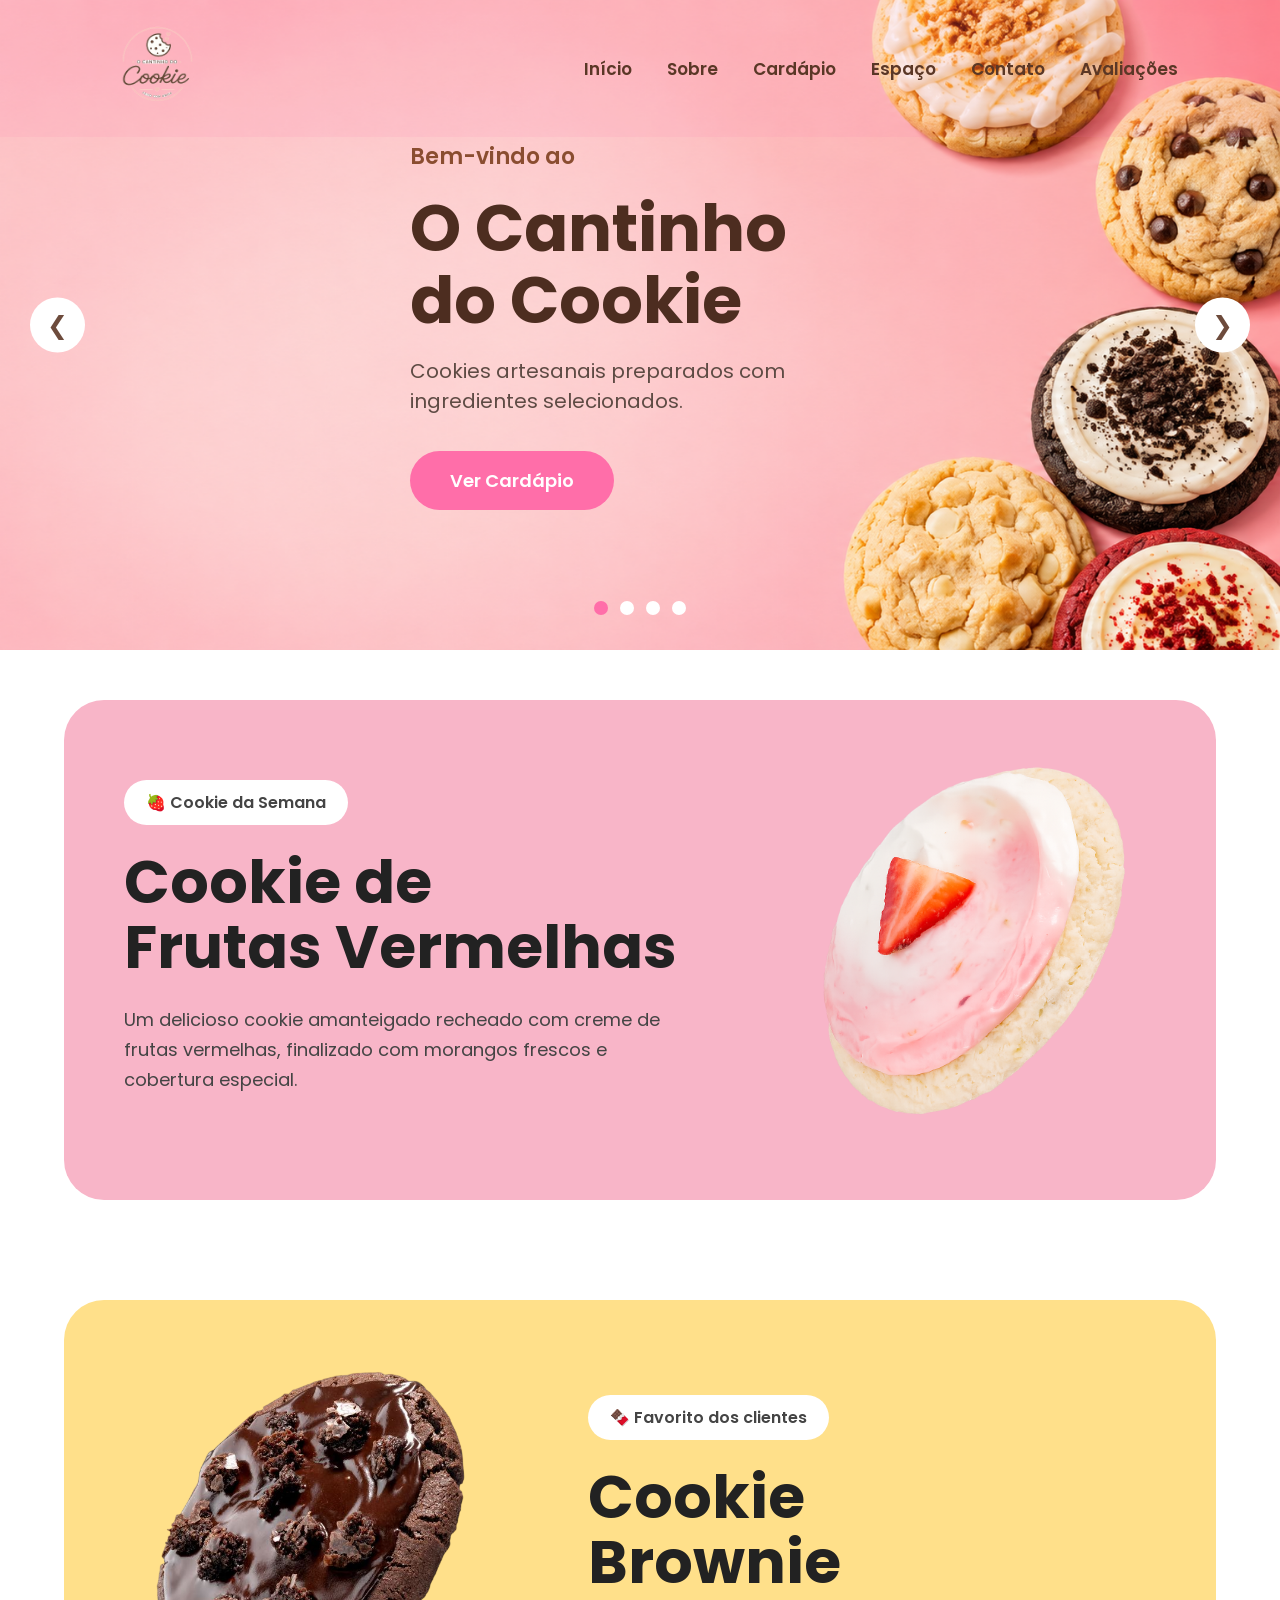
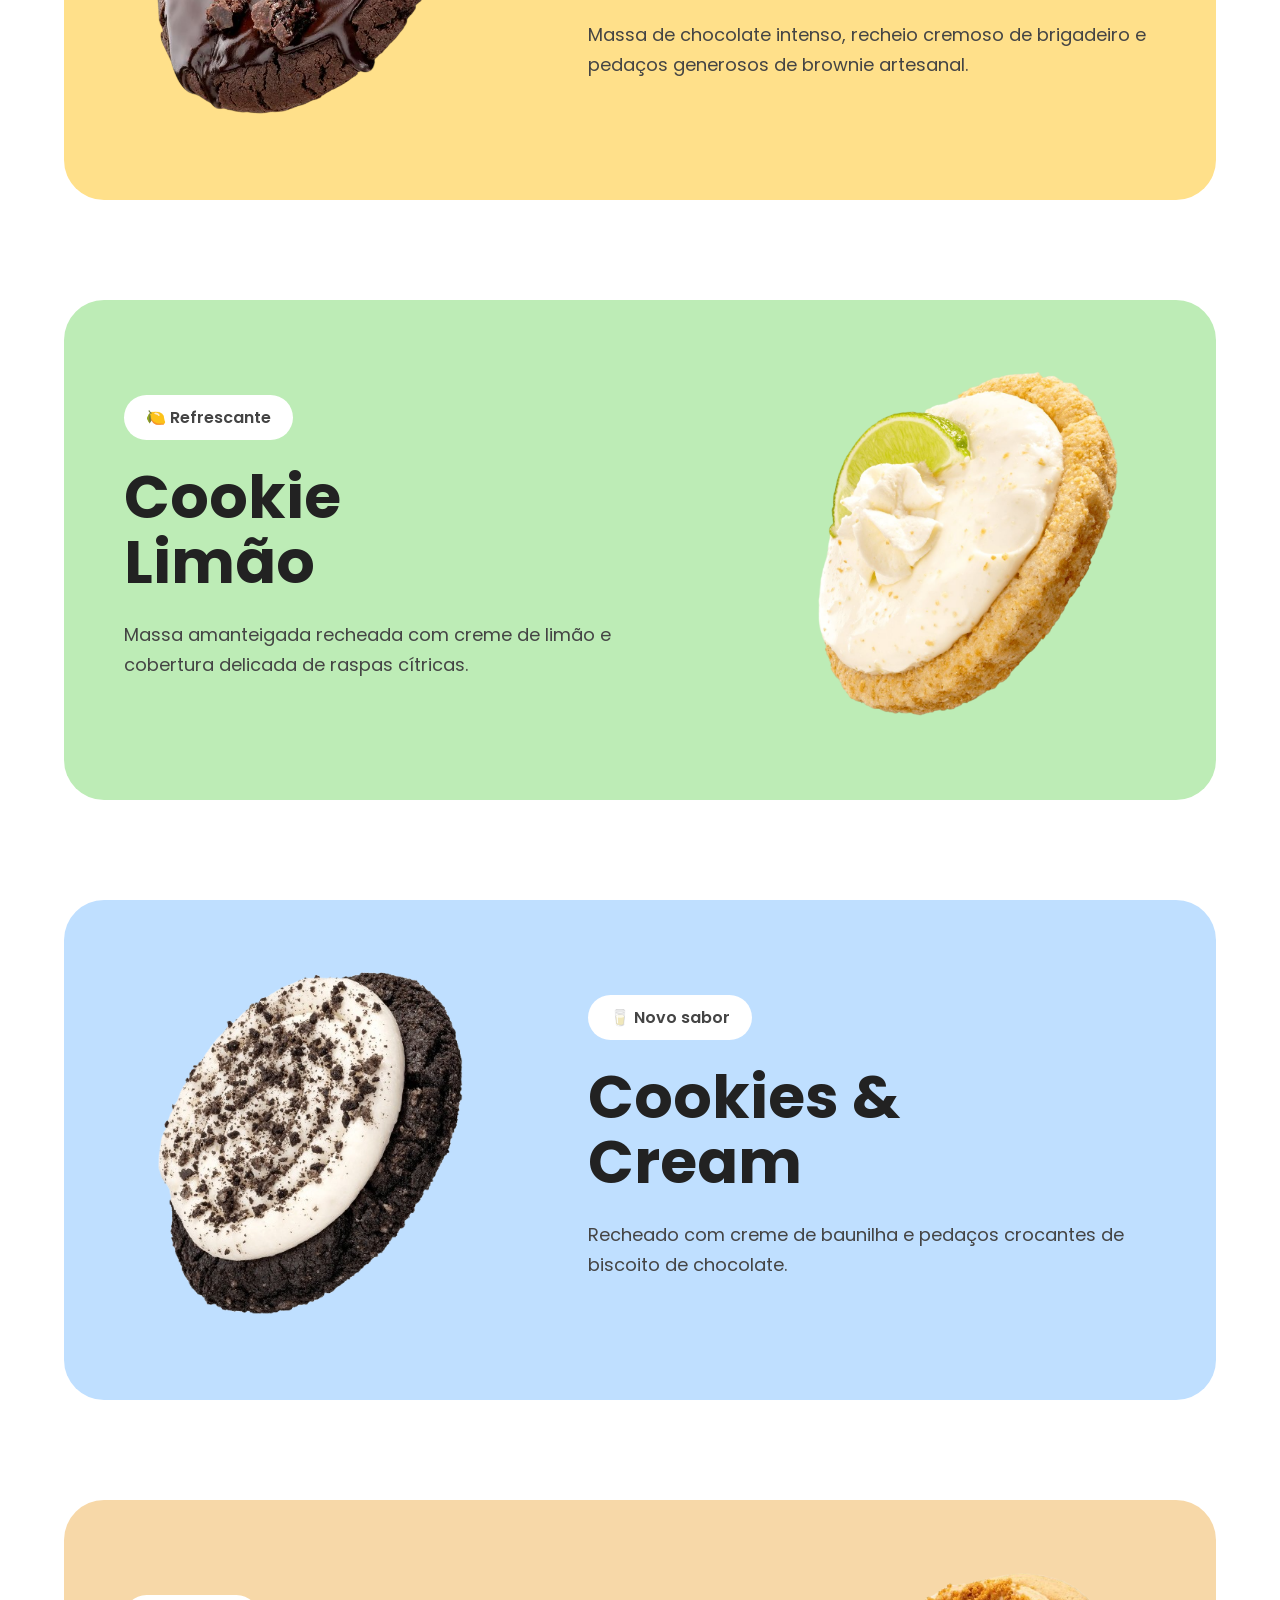
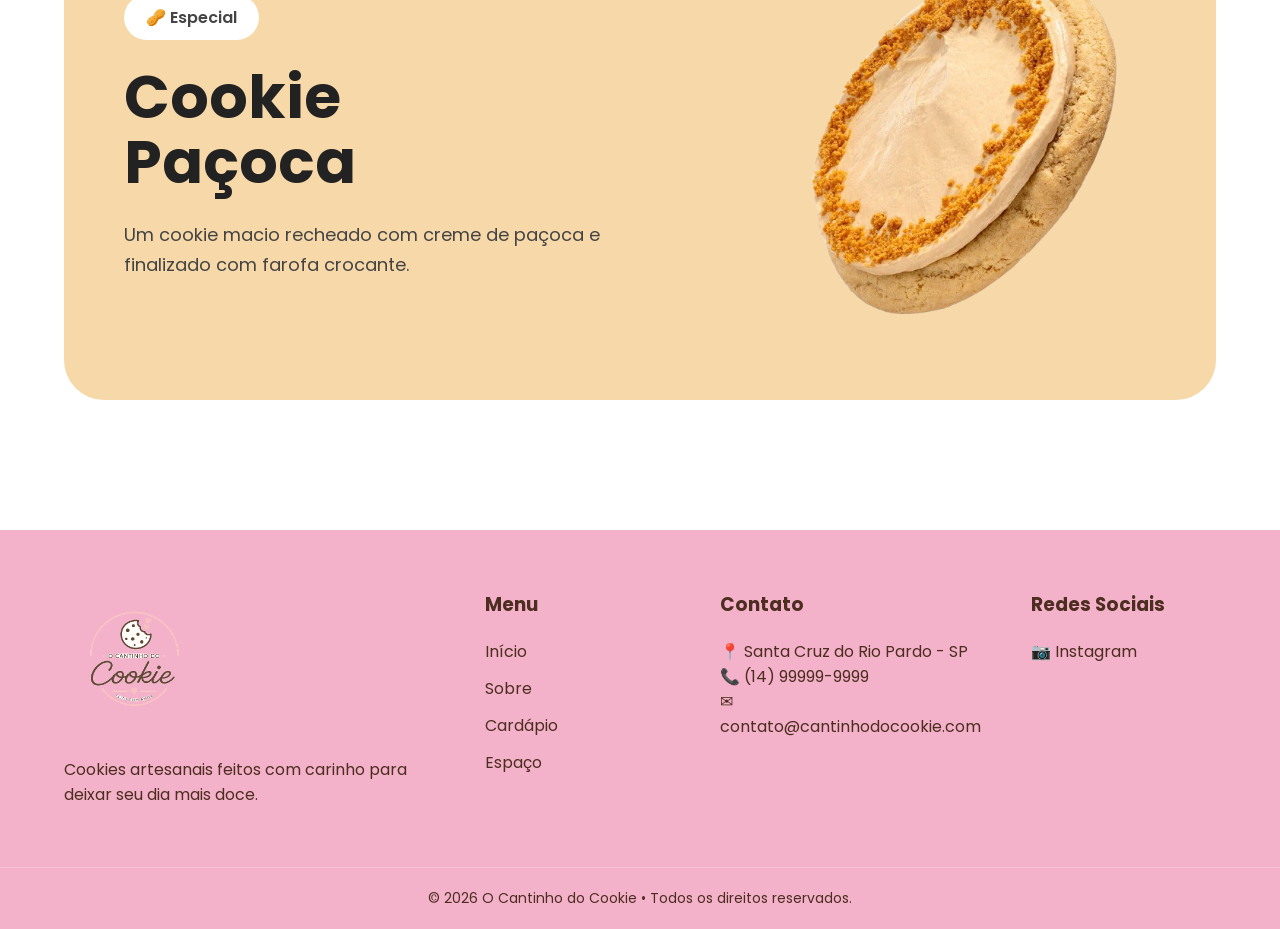
==== commit 128a625c: "2408b" ====
--- a/index.html
+++ b/index.html
@@ -42,8 +42,8 @@
         <div class="slider">
 
             <!-- Banner 1 -->
-            <div class="slide active"
-                style="background-image: url('imagens/BannerCookie1.png'); background-repeat: no-repeat; background-position: center; background-size: cover;">
+<div class="slide active"
+     style="background-image: url('imagens/CookieBanner2.png'); background-repeat: no-repeat; background-position: right center; background-size: cover;">
                 <div class="texto">
                     <span>Bem-vindo ao</span>
                     <h1>O Cantinho do Cookie</h1>
--- a/style.css
+++ b/style.css
@@ -31,7 +31,7 @@
     justify-content: space-between;
     align-items: center;
     z-index: 1000;
-    background: rgb(248, 123, 173, 0.15);
+    background: rgb(248, 123, 173, 0.1);
     
    
 }
@@ -86,13 +86,13 @@
     width: 25%; 
     height: 100%;
     display: flex;
-    align-items: center;
-    justify-content: space-between;
+    align-items: center; /* Centraliza o conteúdo verticalmente */
+    justify-content: flex-start; /* Alinha o texto à esquerda */
     padding: 0 8%;
     flex-shrink: 0;
     background-repeat: no-repeat;
-    background-position: center;
-    background-size: cover; /* Ajusta a imagem sem distorcer ou cortar a composição principal */
+    background-position: center center;
+    background-size: cover;
 }
 
 /* ==========================
@@ -119,9 +119,10 @@
 }
 
 .texto {
-    width: 70%;
-}
-
+    margin-top: 0; /* Removido o -250px que empurrava o conteúdo para fora */
+    max-width: 600px; /* Evita que o texto ocupe toda a largura */
+    z-index: 2;
+}
 .texto span {
     color: #8a4d30;
     font-size: 22px;
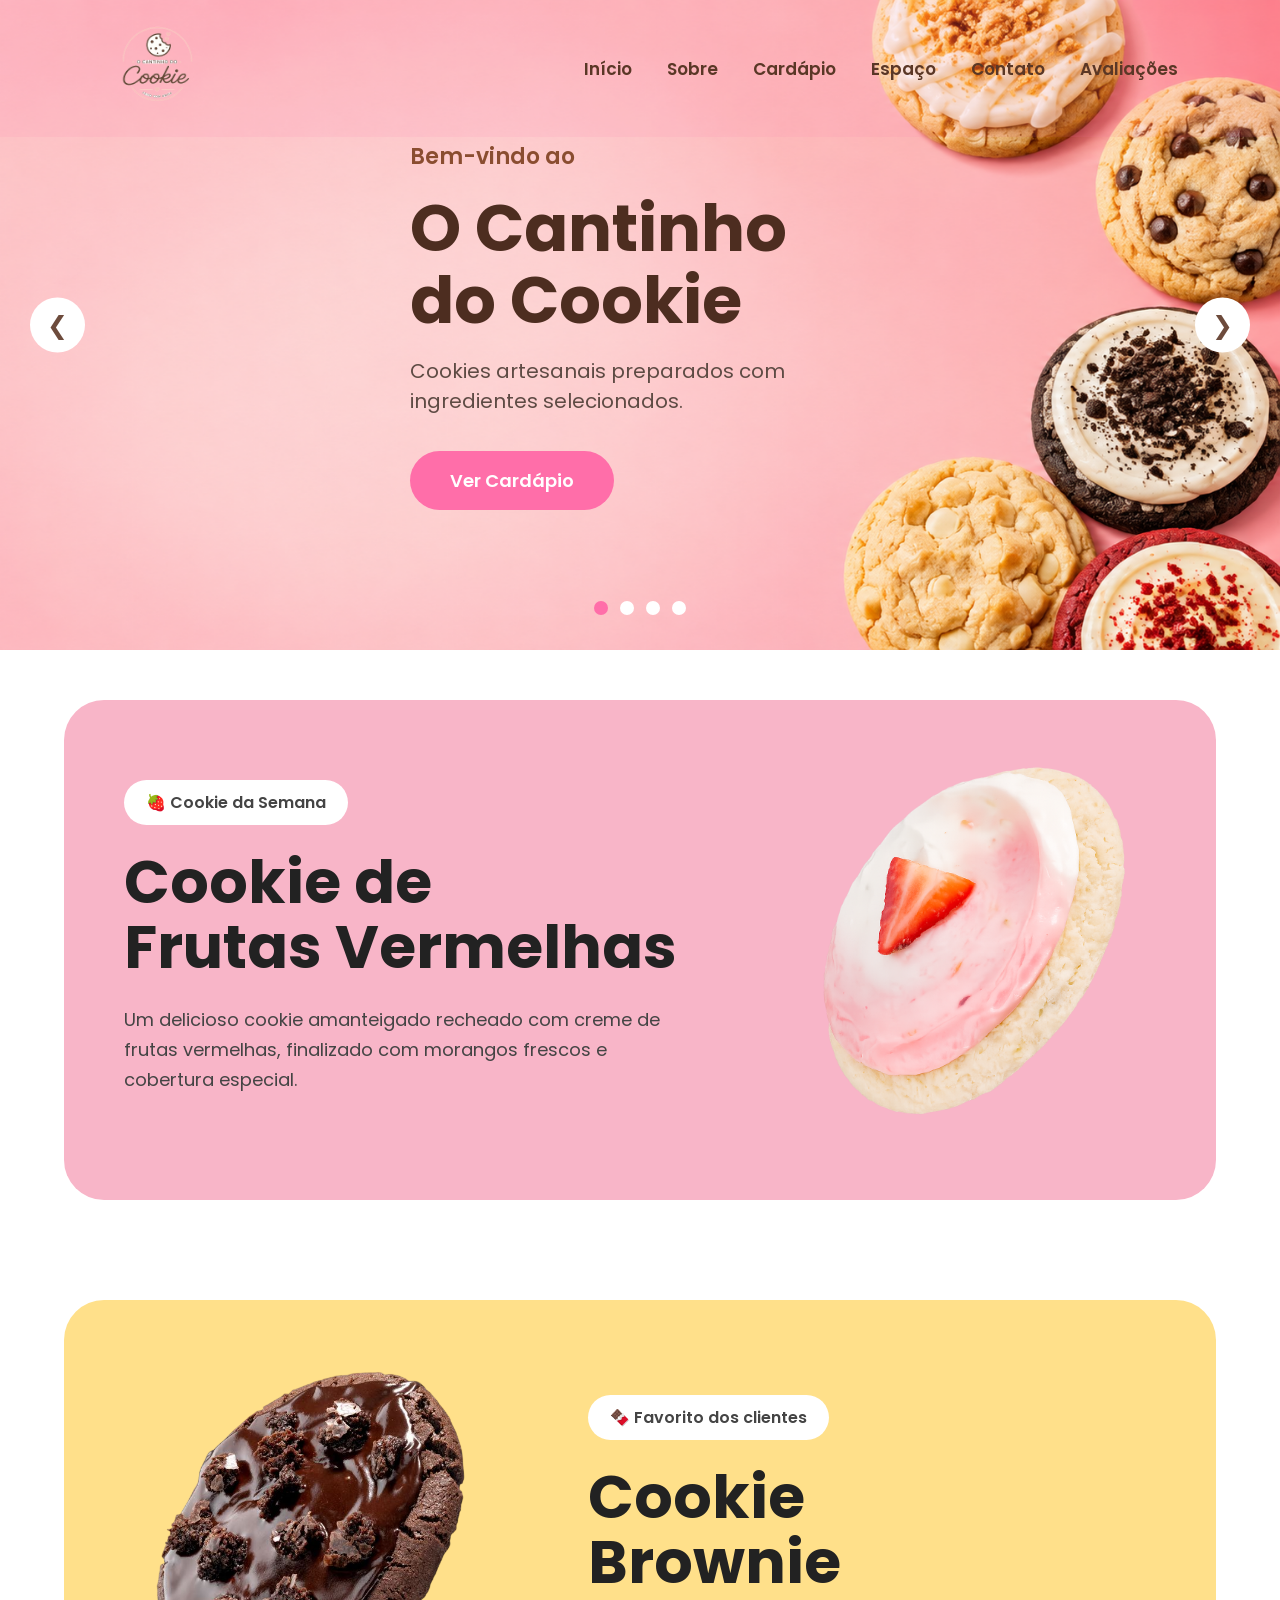
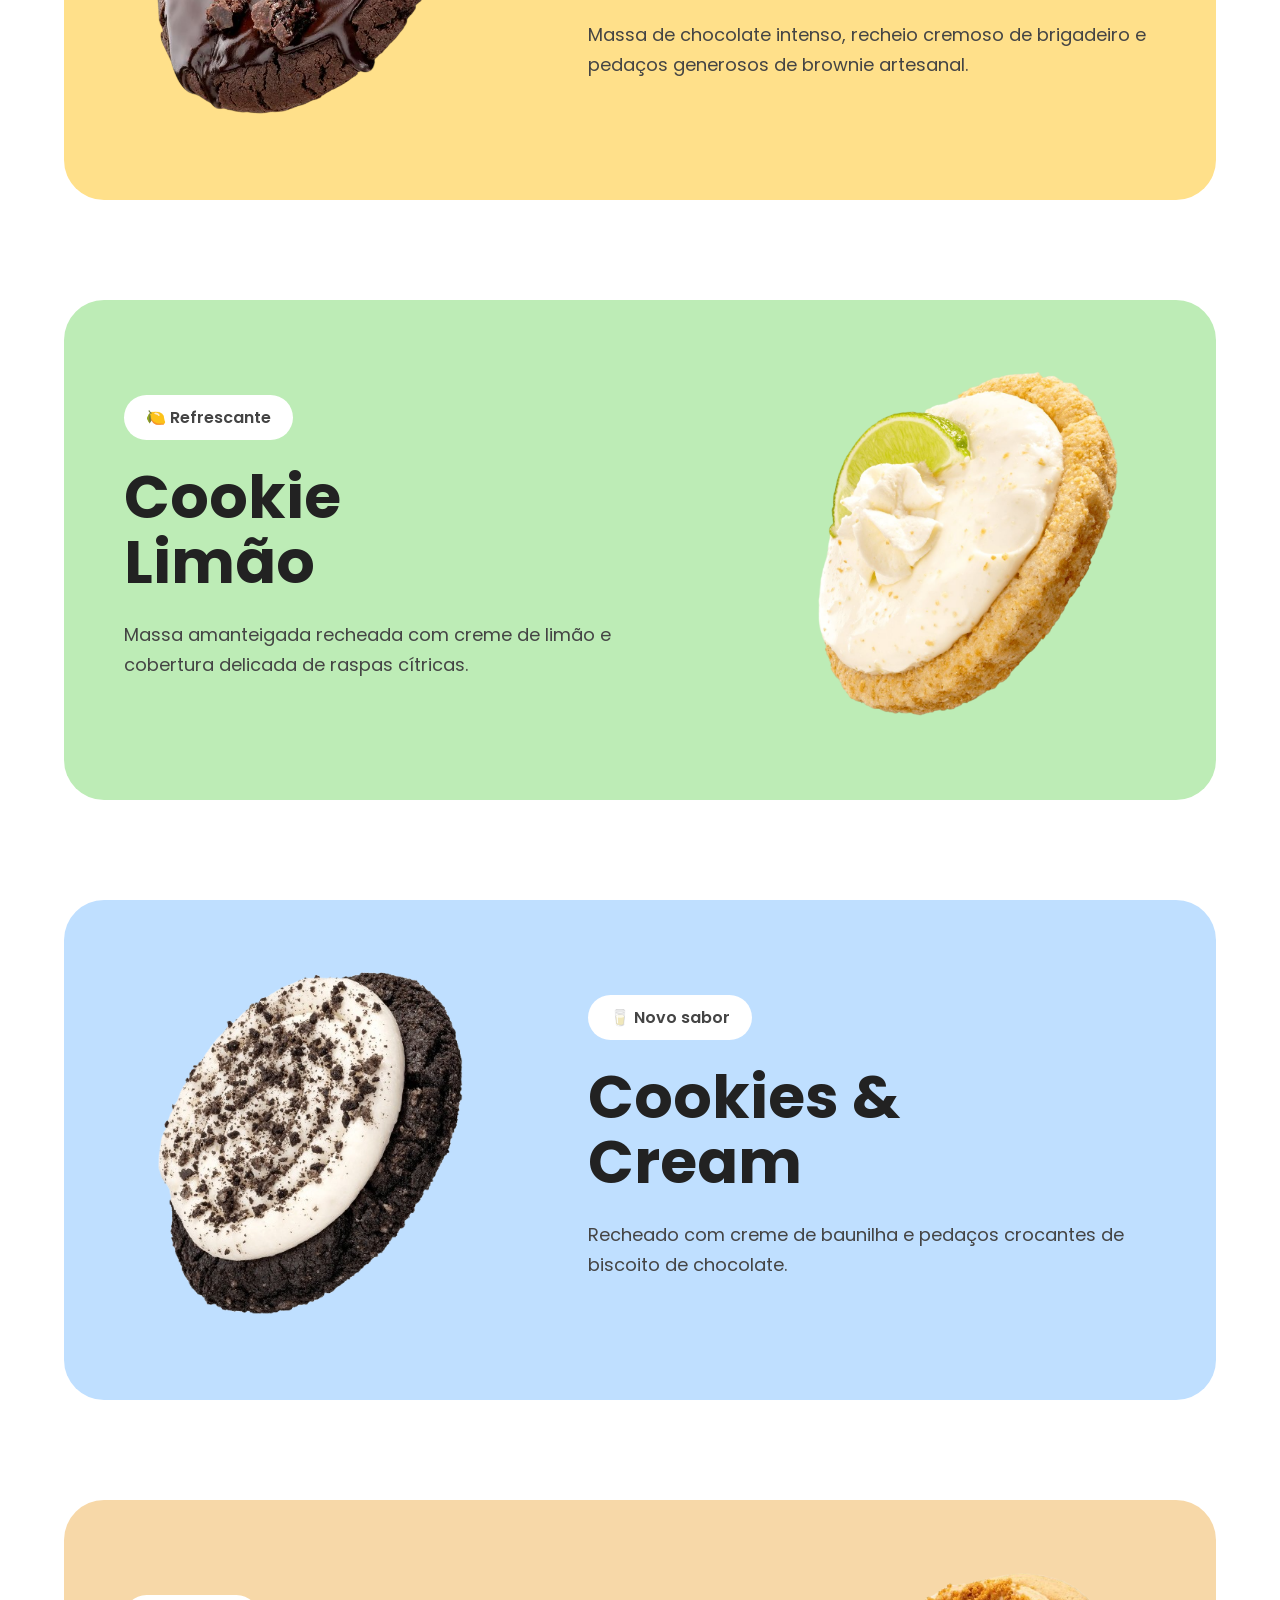
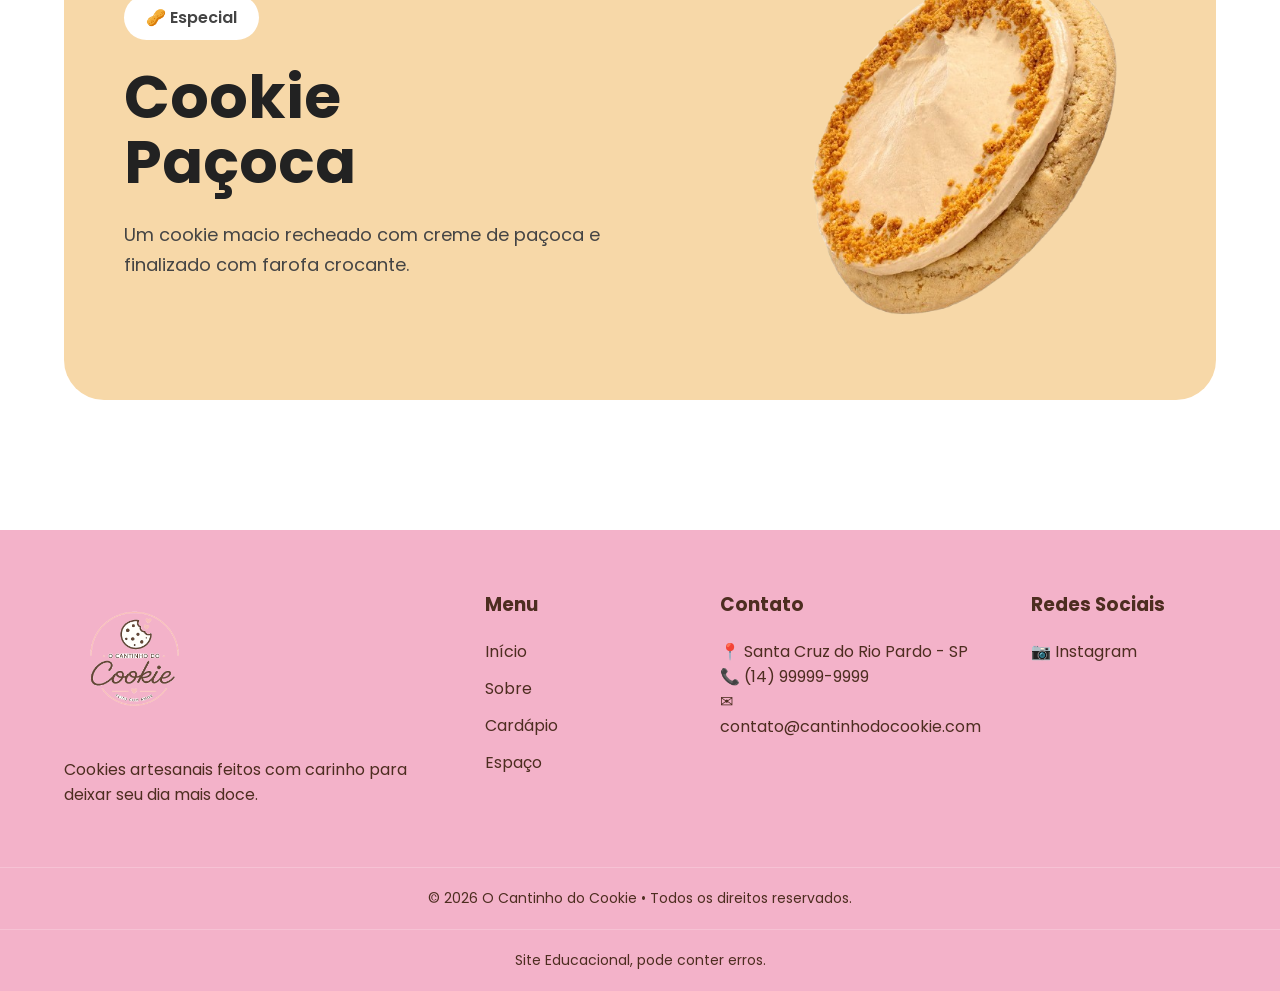
==== commit 073f0f58: "2508c" ====
--- a/index.html
+++ b/index.html
@@ -186,6 +186,9 @@
         <div class="footer-copy">
             © 2026 O Cantinho do Cookie • Todos os direitos reservados.
         </div>
+          <div class="footer-copy">
+            Site Educacional, pode conter erros.
+        </div>
     </footer>
 
     <script src="Script.js"></script>
